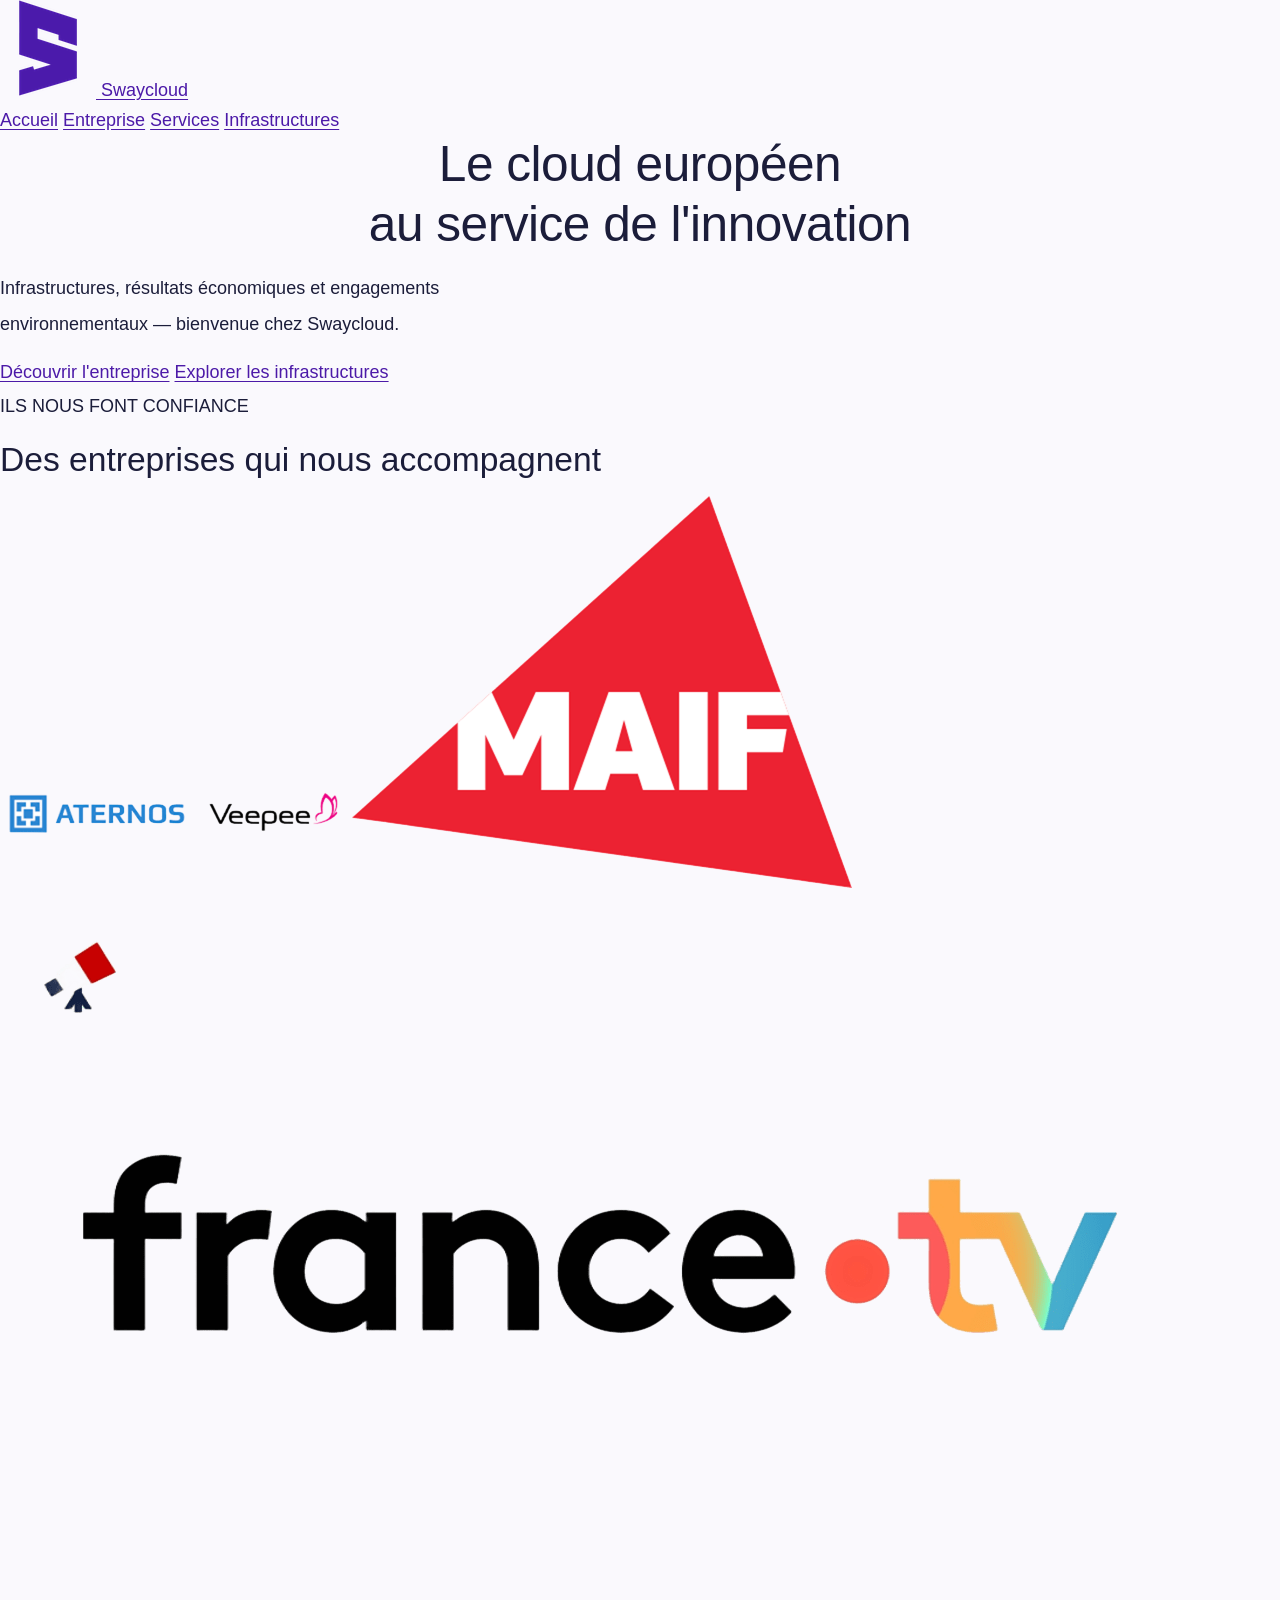
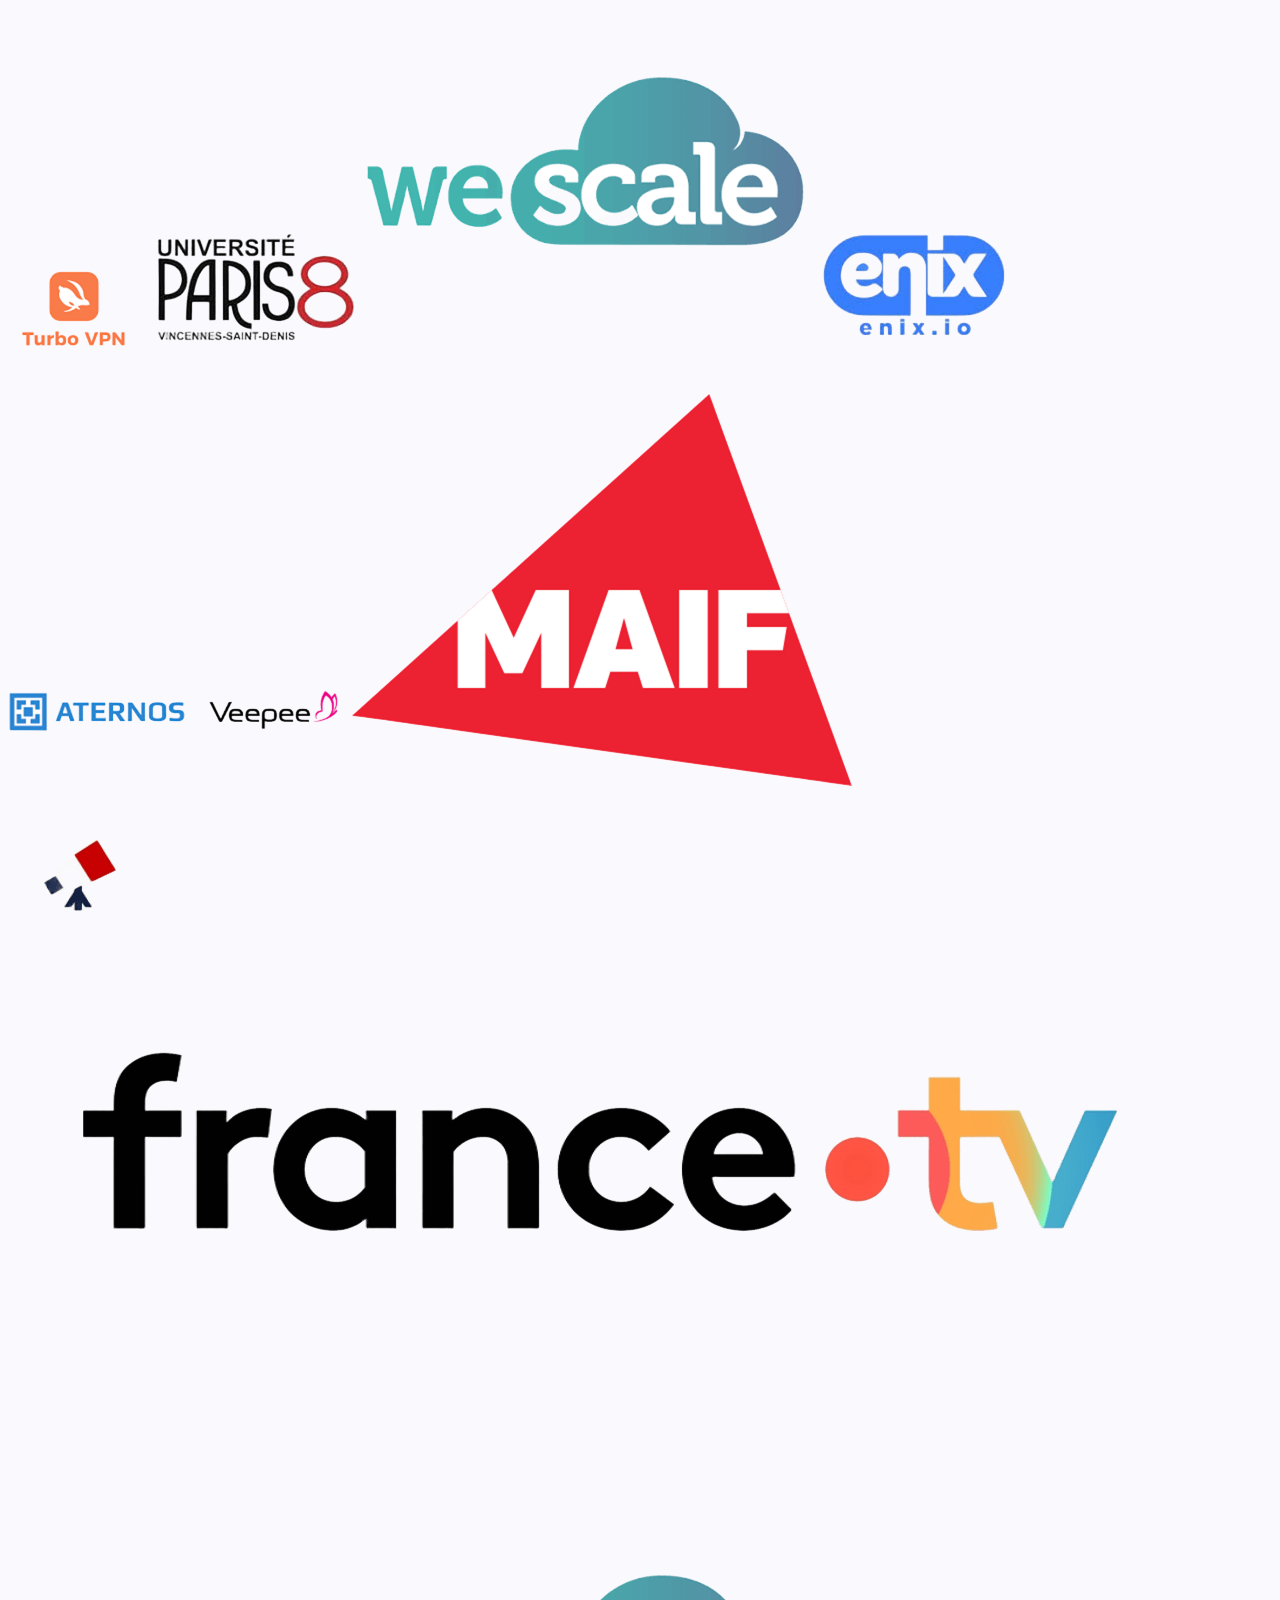
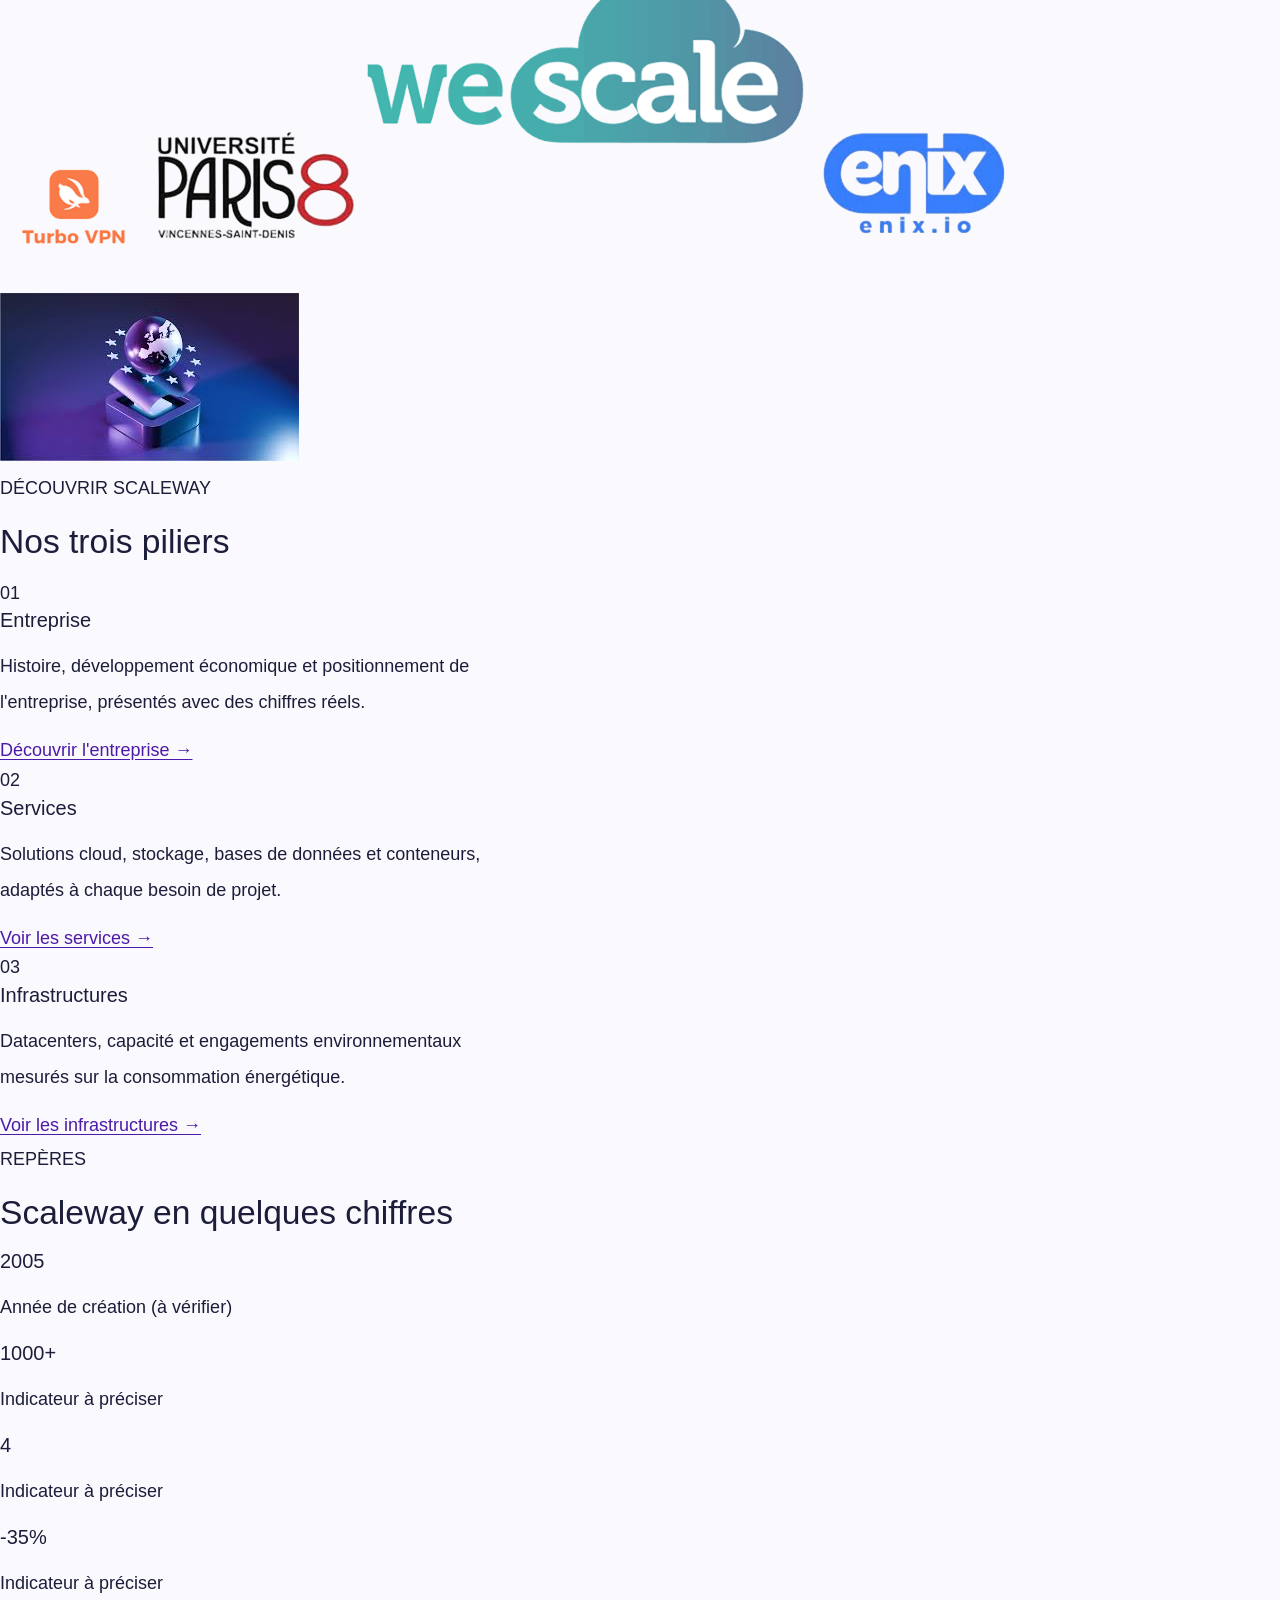
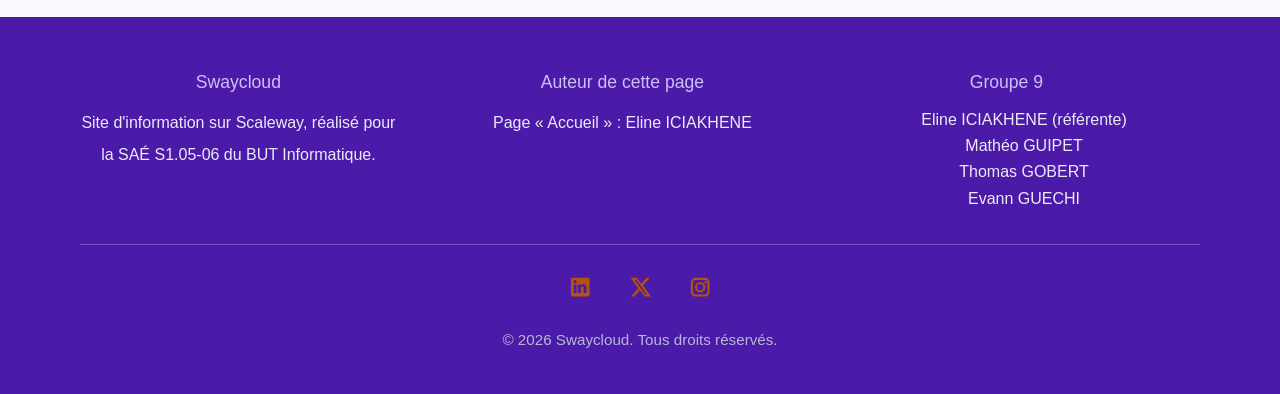
==== index.html @ 5fca64fb "Add files via upload" ====
<!DOCTYPE html>
<html lang="fr">

<head>
    <meta charset="utf-8">
    <meta name="viewport" content="width=device-width, initial-scale=1">
    <meta name="author" content="Eline ICIAKHENE">
    <title>Accueil - Swaycloud</title>
    <link rel="icon" href="images/logo.png">
    <link rel="stylesheet" href="style.css">
</head>

<body>

    <nav class="navigation" aria-label="Menu principal">
        <a href="index.html" class="marque">
            <img src="images/logo.png" alt="">
            <span>Swaycloud</span>
        </a>

        <div class="menu">
            <a href="index.html" class="actif" aria-current="page">Accueil</a>
            <a href="entreprise.html">Entreprise</a>
            <a href="services.html">Services</a>
            <a href="infrastructures.html">Infrastructures</a>
        </div>
    </nav>

    <main>

        <!-- HERO -->
        <section class="hero hero-accueil">
            <div class="hero-contenu">
                <h1>Le cloud européen<br>au service de l'innovation</h1>

                <p class="introduction">
                    Infrastructures, résultats économiques et engagements environnementaux — bienvenue chez Swaycloud.
                </p>

                <div class="boutons">
                    <a href="entreprise.html" class="bouton">Découvrir l'entreprise</a>
                    <a href="infrastructures.html" class="bouton bouton-secondaire">Explorer les infrastructures</a>
                </div>
            </div>
        </section>

        <!-- BANDE DES LOGOS -->
        <section class="logos">
            <div class="bloc-logos">
                <div class="contenu-logos">
                    <p class="sur-titre">ILS NOUS FONT CONFIANCE</p>
                    <h2>Des entreprises qui nous accompagnent</h2>

                    <div class="ligne-logos">
                        <div class="defilement">
                            <div class="groupe-logos">
                        <img src="images/logo_Artenos.png" alt="Artenos">
                        <img src="images/logo_veepee.png" alt="Veepee">
                        <img src="images/logo_maif.png" alt="MAIF">
                        <img src="images/logo_francetv.png" alt="France TV">
                        <img src="images/logo_turbo_vpn.png" alt="Turbo VPN">
                        <img src="images/logo_univ_paris_8.png" alt="Université Paris 8">
                        <img src="images/logo_wescale.png" alt="WeScale">
                        <img src="images/logo_enix.png" alt="Enix">
                            </div>
                            <div class="groupe-logos" aria-hidden="true">
                        <img src="images/logo_Artenos.png" alt="">
                        <img src="images/logo_veepee.png" alt="">
                        <img src="images/logo_maif.png" alt="">
                        <img src="images/logo_francetv.png" alt="">
                        <img src="images/logo_turbo_vpn.png" alt="">
                        <img src="images/logo_univ_paris_8.png" alt="">
                        <img src="images/logo_wescale.png" alt="">
                        <img src="images/logo_enix.png" alt="">
                            </div>
                        </div>
                    </div>
                </div>

                <div class="illustration-logos">
                    <img src="images/img_3D.png" alt="Illustration 3D">
                </div>
            </div>
        </section>

        <!-- TROIS PILIERS -->
        <section class="piliers">
            <p class="sur-titre">DÉCOUVRIR SCALEWAY</p>
            <h2>Nos trois piliers</h2>

            <div class="cartes">
                <div class="carte">
                    <div class="icone-carte">01</div>
                    <h3>Entreprise</h3>
                    <p>Histoire, développement économique et positionnement de l'entreprise, présentés avec des chiffres réels.</p>
                    <a href="entreprise.html">Découvrir l'entreprise →</a>
                </div>

                <div class="carte">
                    <div class="icone-carte">02</div>
                    <h3>Services</h3>
                    <p>Solutions cloud, stockage, bases de données et conteneurs, adaptés à chaque besoin de projet.</p>
                    <a href="services.html">Voir les services →</a>
                </div>

                <div class="carte">
                    <div class="icone-carte">03</div>
                    <h3>Infrastructures</h3>
                    <p>Datacenters, capacité et engagements environnementaux mesurés sur la consommation énergétique.</p>
                    <a href="infrastructures.html">Voir les infrastructures →</a>
                </div>
            </div>
        </section>

        <!-- CHIFFRES -->
        <section class="chiffres">
            <p class="sur-titre">REPÈRES</p>
            <h2>Scaleway en quelques chiffres</h2>

            <div class="statistiques">
                <div class="stat">
                    <h3>2005</h3>
                    <p>Année de création (à vérifier)</p>
                </div>
                <div class="stat">
                    <h3>1000+</h3>
                    <p>Indicateur à préciser</p>
                </div>
                <div class="stat">
                    <h3>4</h3>
                    <p>Indicateur à préciser</p>
                </div>
                <div class="stat">
                    <h3>-35%</h3>
                    <p>Indicateur à préciser</p>
                </div>
            </div>
        </section>
    </main>

    <footer class="site-footer">
        <div class="container">

            <div class="footer-grid">
                <div>
                    <p class="footer-title">Swaycloud</p>
                    <p>Site d'information sur Scaleway, réalisé pour la SAÉ S1.05-06 du BUT Informatique.</p>
                </div>

                <div>
                    <p class="footer-title">Auteur de cette page</p>
                    <p>Page « Accueil » : Eline ICIAKHENE</p>
                </div>

                <div>
                    <p class="footer-title">Groupe 9</p>
                    <ul>
                        <li>Eline ICIAKHENE (référente)</li>
                        <li>Mathéo GUIPET</li>
                        <li>Thomas GOBERT</li>
                        <li>Evann GUECHI</li>
                    </ul>
                </div>
            </div>

            <nav class="social-links" aria-label="Réseaux sociaux de Scaleway">
                <a href="https://www.linkedin.com/company/scaleway/" target="_blank" rel="noopener noreferrer" aria-label="LinkedIn de Scaleway">
                    <svg viewBox="0 0 24 24" aria-hidden="true" focusable="false">
                        <path fill="currentColor" d="M20.45 2H3.55C2.69 2 2 2.68 2 3.52v16.96c0 .84.69 1.52 1.55 1.52h16.9c.86 0 1.55-.68 1.55-1.52V3.52c0-.84-.69-1.52-1.55-1.52ZM8.08 18.34H5.12V9.01h2.96v9.33ZM6.6 7.74a1.72 1.72 0 1 1 0-3.44 1.72 1.72 0 0 1 0 3.44Zm12.03 10.6h-2.95v-4.54c0-1.08-.02-2.47-1.5-2.47-1.5 0-1.73 1.17-1.73 2.39v4.62H9.5V9.01h2.83v1.27h.04c.4-.73 1.36-1.5 2.8-1.5 3 0 3.56 1.97 3.56 4.53v5.03Z"/>
                    </svg>
                </a>
                <a href="https://x.com/Scaleway" target="_blank" rel="noopener noreferrer" aria-label="X de Scaleway">
                    <svg viewBox="0 0 24 24" aria-hidden="true" focusable="false">
                        <path fill="currentColor" d="M18.9 2h3.3l-7.2 8.2L23.5 22h-6.6l-5.2-7.1L5.5 22H2.2l7.7-8.8L1.7 2h6.8l4.7 6.6L18.9 2Zm-1.2 18h1.8L7.6 3.9H5.7L17.7 20Z"/>
                    </svg>
                </a>
                <a href="https://www.instagram.com/scaleway/" target="_blank" rel="noopener noreferrer" aria-label="Instagram de Scaleway">
                    <svg viewBox="0 0 24 24" aria-hidden="true" focusable="false">
                        <path fill="currentColor" d="M7 2h10a5 5 0 0 1 5 5v10a5 5 0 0 1-5 5H7a5 5 0 0 1-5-5V7a5 5 0 0 1 5-5Zm0 2.2A2.8 2.8 0 0 0 4.2 7v10A2.8 2.8 0 0 0 7 19.8h10a2.8 2.8 0 0 0 2.8-2.8V7A2.8 2.8 0 0 0 17 4.2H7Zm5 2.3a5.5 5.5 0 1 1 0 11 5.5 5.5 0 0 1 0-11Zm0 2.2a3.3 3.3 0 1 0 0 6.6 3.3 3.3 0 0 0 0-6.6Zm5.7-3.3a1.3 1.3 0 1 1 0 2.6 1.3 1.3 0 0 1 0-2.6Z"/>
                    </svg>
                </a>
            </nav>

            <p class="footer-copyright">© 2026 Swaycloud. Tous droits réservés.</p>

        </div>
    </footer>

</body>
</html>
---- style.css ----
/* ==================== BASE ==================== */

* {
    box-sizing: border-box;
}

html, body {
    margin: 0;
    width: 100%;
}

body {
    background-color: rgb(228, 218, 237);
    font-family: system-ui, -apple-system, BlinkMacSystemFont;
}

/* ==================== MENU ==================== */

.container {
    width: 90%;
    max-width: 1120px;
    margin: 0 auto;
}

.site-header {
    position: sticky;
    top: 0;
    z-index: 10;
    background-color: white;
    border-bottom: 1px solid #ddd8ee;
}

.header-inner {
    display: flex;
    align-items: center;
    justify-content: space-between;
    min-height: 68px;
    flex-wrap: wrap;
}

.brand {
    display: flex;
    align-items: center;
    gap: 10px;
    font-family: 'ADLaM Display', 'Trebuchet MS', Arial, sans-serif;
    font-size: 22.4px;
    color: #1b1d3a;
    text-decoration: none;
}

.brand:hover {
    color: #4c1aa8;
}

.main-nav ul {
    display: flex;
    gap: 5px;
    margin: 0;
    padding: 0;
    list-style: none;
    flex-wrap: wrap;
}

.main-nav a {
    display: block;
    padding: 9px 17px;
    border-radius: 999px;
    color: #1b1d3a;
    text-decoration: none;
}

.main-nav a:hover {
    background-color: #eeebfb;
    color: #3a1383;
}

.main-nav a.actif {
    background-color: #4c1aa8;
    color: white;
}

/* ==================== MISE EN PAGE DES IMAGES - SERVICES ==================== */

.page-services .hero-grid {
    display: grid;
    grid-template-columns: minmax(0, 1fr);
    gap: 32px;
}

.page-services #contenu > .hero {
    padding: 35px;
}
.page-services .hero-grid > div:first-child {
    text-align: center;
}

.page-services .hero .lede {
    margin-inline: auto;
    text-align: center;
}

.page-services .hero .cta-row {
    justify-content: center;
}

.page-services .hero .btn {
    border-color: var(--focus);
    background: var(--focus);
    color: #111111;
}

.page-services .hero .btn:hover {
    border-color: var(--focus);
    background: transparent;
    color: #111111;
}

.page-services .hero .btn--ghost {
    border-color: var(--focus);
    background: rgb(255 255 255 / 75%);
    color: #111111;
}

.page-services .hero .btn--ghost:hover {
    background: var(--focus);
    color: #111111;
}

.page-services .img1 {
    display: block;
    width: min(100%, 600px);
    height: auto;
    margin-inline: auto;
    padding: 20px;
    justify-self: center;
    border-radius: 35px;
}

.page-services #stockage .container,
.page-services #serverless .container {
    display: grid;
    grid-template-columns: minmax(0, 1fr) minmax(0, 1fr);
    align-items: center;
    gap: 32px;
}

.page-services #serverless .container {
    grid-template-columns: minmax(0, 1fr) minmax(0, 1.15fr);
    align-items: start;
}

.page-services #stockage .section-head,
.page-services #serverless .section-head {
    margin: 0;
}

.page-services #serverless .section-head {
    grid-column: 1;
    grid-row: 1;
}

.page-services .img2,
.page-services .img3 {
    display: block;
    width: min(100%, 500px);
    height: auto;
    justify-self: center;
}

.page-services #stockage .img2 {
    grid-column: 2;
    grid-row: 1;
}

.page-services #serverless .img3 {
    grid-column: 1;
    grid-row: 2;
    align-self: center;
}

.page-services #serverless .serverless-logo {
    grid-column: 2;
    grid-row: 1;
    display: block;
    width: min(100%, 400px);
    height: auto;
    justify-self: center;
    align-self: center;
}

.page-services .services-technology-table {
    grid-column: 2;
    grid-row: 2;
    width: 100%;
    overflow-x: auto;
}

.page-services .services-technology-table table {
    width: 100%;
    border-collapse: collapse;
    color: var(--ink);
    font-size: 15px;
    line-height: 1.5;
    text-align: left;
}

.page-services .services-technology-table caption {
    padding: 0 0 12px;
    color: var(--ink);
    font-family: var(--font-title);
    font-size: 20px;
    font-weight: 700;
    text-align: left;
}

.page-services .services-technology-table th,
.page-services .services-technology-table td {
    padding: 10px 8px;
    border-bottom: 1px solid var(--line);
    vertical-align: top;
}

.page-services .services-technology-table th[scope="row"] {
    min-width: 145px;
    font-weight: 600;
    white-space: nowrap;
}

.page-services .services-technology-table .material-symbols-outlined {
    margin-right: 4px;
    color: var(--focus);
    font-size: 18px;
    vertical-align: middle;
}

.page-services #securite .container {
    text-align: center;
}

.page-services #securite .section-head {
    margin-inline: auto;
}

.page-services #securite p {
    margin-inline: auto;
    text-align: center;
}

.page-services .services-benefits {
    max-width: 900px;
}

.page-services .services-benefits__intro {
    padding-bottom: 24px;
    border-bottom: 1px solid var(--line);
}

.page-services .services-benefits__intro p {
    max-width: none;
    margin: 0;
    color: var(--ink-soft);
}

.page-services .services-benefits__list {
    display: grid;
    gap: 16px;
    margin: 24px 0 0;
    padding: 0;
    list-style: none;
}

.page-services .services-benefits__item {
    display: grid;
    grid-template-columns: 40px minmax(0, 1fr);
    align-items: start;
    gap: 16px;
}

.page-services .services-benefits__icon {
    display: grid;
    width: 40px;
    height: 40px;
    place-items: center;
    border-radius: 12px;
    background: var(--violet-soft);
    color: var(--focus);
}

.page-services .services-benefits__icon.material-symbols-outlined {
    font-size: 22px;
    font-variation-settings: "FILL" 0, "wght" 400, "GRAD" 0, "opsz" 24;
}

.page-services .services-benefits__item h3 {
    margin: 0 0 4px;
    font-family: var(--font-text);
    font-size: 16px;
    font-weight: 700;
    line-height: 1.5;
}

.page-services .services-benefits__item p {
    max-width: none;
    margin: 0;
    color: var(--ink-soft);
    font-size: 14px;
    line-height: 1.5;
}

@media (max-width: 768px) {
    .page-services #stockage .container,
    .page-services #serverless .container {
        grid-template-columns: minmax(0, 1fr);
    }

    .page-services #stockage .img2,
    .page-services #serverless .img3,
    .page-services #serverless .serverless-logo,
    .page-services #serverless .section-head,
    .page-services #serverless .services-technology-table {
        grid-column: 1;
        grid-row: auto;
    }
}

/* ==================== ACCUEIL ==================== */

.accueil {
    width: 100%;

    background-image: url("images/fond_accueil.png");
    background-size: cover;
    background-position: center;
    background-repeat: no-repeat;

    min-height: 500px;

    display: flex;
    flex-direction: column;
    justify-content: center;
    align-items: center;

    margin: 0;
}

.page-services {
    background-image: url("images/fond_accueil.png");
    background-size: cover;
    background-position: center;
    background-repeat: no-repeat;
    background-attachment: fixed;
}

.page-services .hero,
.page-services #serverless {
    --ink: #111111;
    --ink-soft: #2d2d2d;
    --violet: #111111;
    --violet-dark: #000000;
    color: var(--ink);
}

.page-services .hero .scaleway-name,
.page-services .hero h1,
.page-services .hero h2,
.page-services .hero h3,
.page-services .hero p,
.page-services .hero li,
.page-services .hero td,
.page-services .hero th,
.page-services .hero a,
.page-services #serverless .scaleway-name,
.page-services #serverless h1,
.page-services #serverless h2,
.page-services #serverless h3,
.page-services #serverless p,
.page-services #serverless li,
.page-services #serverless td,
.page-services #serverless th,
.page-services #serverless a {
    color: var(--ink);
}

.page-services #securite {
    --ink: #ffffff;
    --ink-soft: #f0f0f0;
    --violet: #ffffff;
    --violet-dark: #eaeaea;
    color: var(--ink);
}

.page-services #securite .scaleway-name,
.page-services #securite h1,
.page-services #securite h2,
.page-services #securite h3,
.page-services #securite p,
.page-services #securite li,
.page-services #securite td,
.page-services #securite th,
.page-services #securite a {
    color: var(--ink);
}

.page-services .hero p .scaleway-name,
.page-services #stockage p .scaleway-name,
.page-services #serverless p .scaleway-name,
.page-services #securite p .scaleway-name {
    color: var(--focus);
}

.logo-group {
    display: flex;
    flex: 0 0 auto;
    align-items: center;
    gap: 64px;
    padding-right: 64px;
}

.logo-group img {
    display: block;
    width: auto;
    height: 64px;
    max-width: 160px;
    object-fit: contain;
}

@keyframes logo-scroll {
    to {
        transform: translateX(-50%);
    }
}

@media (prefers-reduced-motion: reduce) {
    .logo-track {
        animation: none;
    }

    .logo-group[aria-hidden="true"] {
        display: none;
    }
}


/* ==================== TITRES ==================== */

h1 {
    text-align: center;
    font-size: 48px;
    font-family: 'ADLaM Display', cursive;
    color: #333;
    margin-top: 100px; /* Espace sous la navbar fixe */
    margin-bottom: 30px;
}



/* ==================== PARAGRAPHES ==================== */

p {
    text-align: left;
    line-height: 2;

    width: 90%;
    max-width: 1100px;

    margin: 3px auto;
}
#p1 {
    margin: 0 auto;
    max-width: 650px;
    padding: 20px;
    line-height: 1.8;
}



/* ==================== FOOTER ==================== */

footer {
    padding: 30px;

    text-align: center;
    margin-top: auto;
    background-color: #4b1aab;
    color: rgb(228, 218, 237);
}


/* ==================== FONDS TEXTURÉS ==================== */

.fond_texture {
    background-image: url("fond_texture.png");
    background-size: cover;
    background-position: center;
    background-repeat: no-repeat;

    color: #6e1e7e;

    padding: 90px 30px;
}



/* ==================== TABLETTE ==================== */

@media (max-width: 768px) {

    .accueil {
        background-size: cover;
        min-height: 450px;
    }

}


/* ==================== TÉLÉPHONE ==================== */

@media (max-width: 600px) {

    .accueil {
        min-height: 400px;
    }

}



:root {
  --ink: #1b1d3a;
  --ink-soft: #4a4d70;
  --violet: #4c1aa8;
  --violet-dark: #3a1383;
  --violet-soft: #eeebfb;
  --teal: #17796b;
  --teal-soft: #e6f3f1;
  --bg: #faf9fd;
  --surface: #ffffff;
  --line: #ddd8ee;
  --focus: #b4530a;

  --font-title: "ADLaM Display", "Trebuchet MS", "Segoe UI", Arial, sans-serif;
  --font-text: "Abadi Extra Light", "Abadi", "Segoe UI", "Helvetica Neue", Arial, sans-serif;

  --radius-pill: 999px;
  --radius-panel: 24px;
  --radius-box: 8px;
  --measure: 528px;
}

@media (prefers-color-scheme: dark) {
  :root:not([data-theme="light"]) {
    --ink: #eceaf8;
    --ink-soft: #b9b6d6;
    --violet: #a58bf0;
    --violet-dark: #c9b9f7;
    --violet-soft: #2a2450;
    --teal: #55c7b4;
    --teal-soft: #17302d;
    --bg: #14132a;
    --surface: #1c1b38;
    --line: #38355f;
    --focus: #ffb36b;
  }
}

*,
*::before,
*::after {
  box-sizing: border-box;
}

body {
  margin: 0;
  background: var(--bg);
  color: var(--ink);
  font-family: var(--font-text);
  font-size: 18px;
  line-height: 1.65;
}





img,
svg {
  max-width: 100%;
  height: auto;
}

/* ---------- Titres ---------- */
h1,
h2,
h3 {
  font-family: var(--font-title);
  font-weight: 400;
  line-height: 1.2;
  margin: 0 0 16px;
  color: var(--ink);
}

h1 {
  font-size: clamp(32px, 4.2vw, 49.6px);
  letter-spacing: -0.5px;
}

h2 {
  font-size: clamp(24px, 2.8vw, 33.6px);
}

h3 {
  font-size: 20px;
}

p {
  margin: 0 0 16px;
  max-width: var(--measure);
}

.scaleway-name {
  color: var(--focus);
}

/* ---------- Liens (seuls éléments soulignés) ---------- */
a {
  color: var(--violet);
  text-decoration: underline;
  text-underline-offset: 3px;
}

a:hover {
  color: var(--violet-dark);
}

:focus-visible {
  outline: 3px solid var(--focus);
  outline-offset: 3px;
  border-radius: 4px;
}

.skip-link {
  position: absolute;
  left: 16px;
  top: -64px;
  background: var(--ink);
  color: var(--bg);
  padding: 9.6px 16px;
  border-radius: var(--radius-box);
  z-index: 20;
}

.skip-link:focus {
  top: 12px;
}

/* ---------- Mise en page ---------- */
.container {
  width: min(1120px, 100% - 48px);
  margin-inline: auto;
}

.section {
  padding-block: 72px;
}

.section--alt {
  background: var(--surface);
  border-block: 1px solid var(--line);
}

/* ---------- En-tête et menu (identique sur toutes les pages) ---------- */
.site-header {
  position: sticky;
  top: 0;
  z-index: 10;
  background: var(--surface);
  border-bottom: 1px solid var(--line);
}

.header-inner {
  display: flex;
  align-items: center;
  justify-content: space-between;
  gap: 24px;
  min-height: 68px;
  flex-wrap: wrap;
}

.brand {
  display: inline-flex;
  align-items: center;
  gap: 9.6px;
  font-family: var(--font-title);
  font-size: 22.4px;
  color: var(--ink);
  text-decoration: none;
}

.brand:hover {
  color: var(--violet);
}

.brand img {
  display: block;
  width: 34px;
  height: 34px;
}

.main-nav ul {
  display: flex;
  gap: 4px;
  margin: 0;
  padding: 0;
  list-style: none;
  flex-wrap: wrap;
}

.main-nav a {
  display: block;
  padding: 8.8px 16.8px;
  border-radius: var(--radius-pill);
  color: var(--ink);
  text-decoration: none;
  font-size: 16.8px;
}

.main-nav a:hover {
  background: var(--violet-soft);
  color: var(--violet-dark);
}

.main-nav a[aria-current="page"] {
  background: var(--violet);
  color: #fff;
}

@media (prefers-color-scheme: dark) {
  :root:not([data-theme="light"]) .main-nav a[aria-current="page"] {
    color: #14132a;
  }
}

/* ---------- Boutons d'action arrondis ---------- */
.btn {
  display: inline-block;
  padding: 12.8px 25.6px;
  border-radius: var(--radius-pill);
  border: 2px solid var(--violet);
  background: var(--violet);
  color: #fff;
  font-family: inherit;
  font-size: 16.8px;
  text-decoration: none;
  transition: background-color 0.15s, color 0.15s;
}

.btn:hover {
  background: var(--violet-dark);
  border-color: var(--violet-dark);
  color: #fff;
}

.btn--ghost {
  background: transparent;
  color: var(--violet);
}

.btn--ghost:hover {
  background: var(--violet-soft);
  color: var(--violet-dark);
  border-color: var(--violet);
}

@media (prefers-color-scheme: dark) {
  :root:not([data-theme="light"]) .btn {
    color: #14132a;
  }
  :root:not([data-theme="light"]) .btn--ghost {
    color: var(--violet);
  }
}

/* ---------- Pied de page (auteurs visibles sur chaque page) ---------- */
.site-footer {
  background: #4c1aa8;
  color: #eceaf8;
  padding-block: 48px 32px;
  font-size: 16px;

}

.site-footer a {
  color: #cdbff8;
}

.footer-grid {
  display: grid;
  grid-template-columns: repeat(auto-fit, minmax(220px, 1fr));
  gap: 32px;
  align-items: start;

}

.footer-title {
  font-family: var(--font-title);
  font-size: 17.6px;
  margin: 0 0 8px;
  color: #cdbff8;
}

.site-footer p {
  margin-bottom: 6.4px;
  text-align: center;
  
}

.site-footer ul {
  margin: 0;
  padding: 0;
  list-style: none;
}

.legal {
  margin: 32px 0 0;
  padding-top: 20px;
  border-top: 1px solid var(--focus);
  font-size: 15.2px;
  color: #b9b6d6;
  max-width: none;
}

.social-links {
  display: flex;
  justify-content: center;
  gap: 16px;
  margin-top: 32px;
  padding-top: 20px;
  border-top: 1px solid rgb(255 255 255 / 25%);
}

.social-links a {
  display: inline-flex;
  width: 44px;
  height: 44px;
  align-items: center;
  justify-content: center;
  color: var(--focus);
  text-decoration: none;
}

.social-links svg {
  width: 22.4px;
  height: 22.4px;
}

.footer-copyright {
  margin-top: 16px;
  margin-inline: auto;
  width: 100%;
  max-width: none;
  font-size: 15.2px;
  color: #b9b6d6;
  text-align: center;
}
#reseaux-sociaux {
  display: flex !important;
  justify-content: center !important;
  gap: 20px !important;
  padding: 20px !important;
  background-color: #0a0817 !important;
  border-top: 1px solid rgba(139, 92, 246, 0.15) !important;
  order: 999 !important;
  position: relative !important;
}

#reseaux-sociaux a {
  color: var(--focus) !important;
  text-decoration: none !important;
}

#reseaux-sociaux a:hover {
  color: var(--focus) !important;
  opacity: 0.8 !important;
}

#reseaux-sociaux svg {
  width: 28px !important;
  height: 28px !important;
}
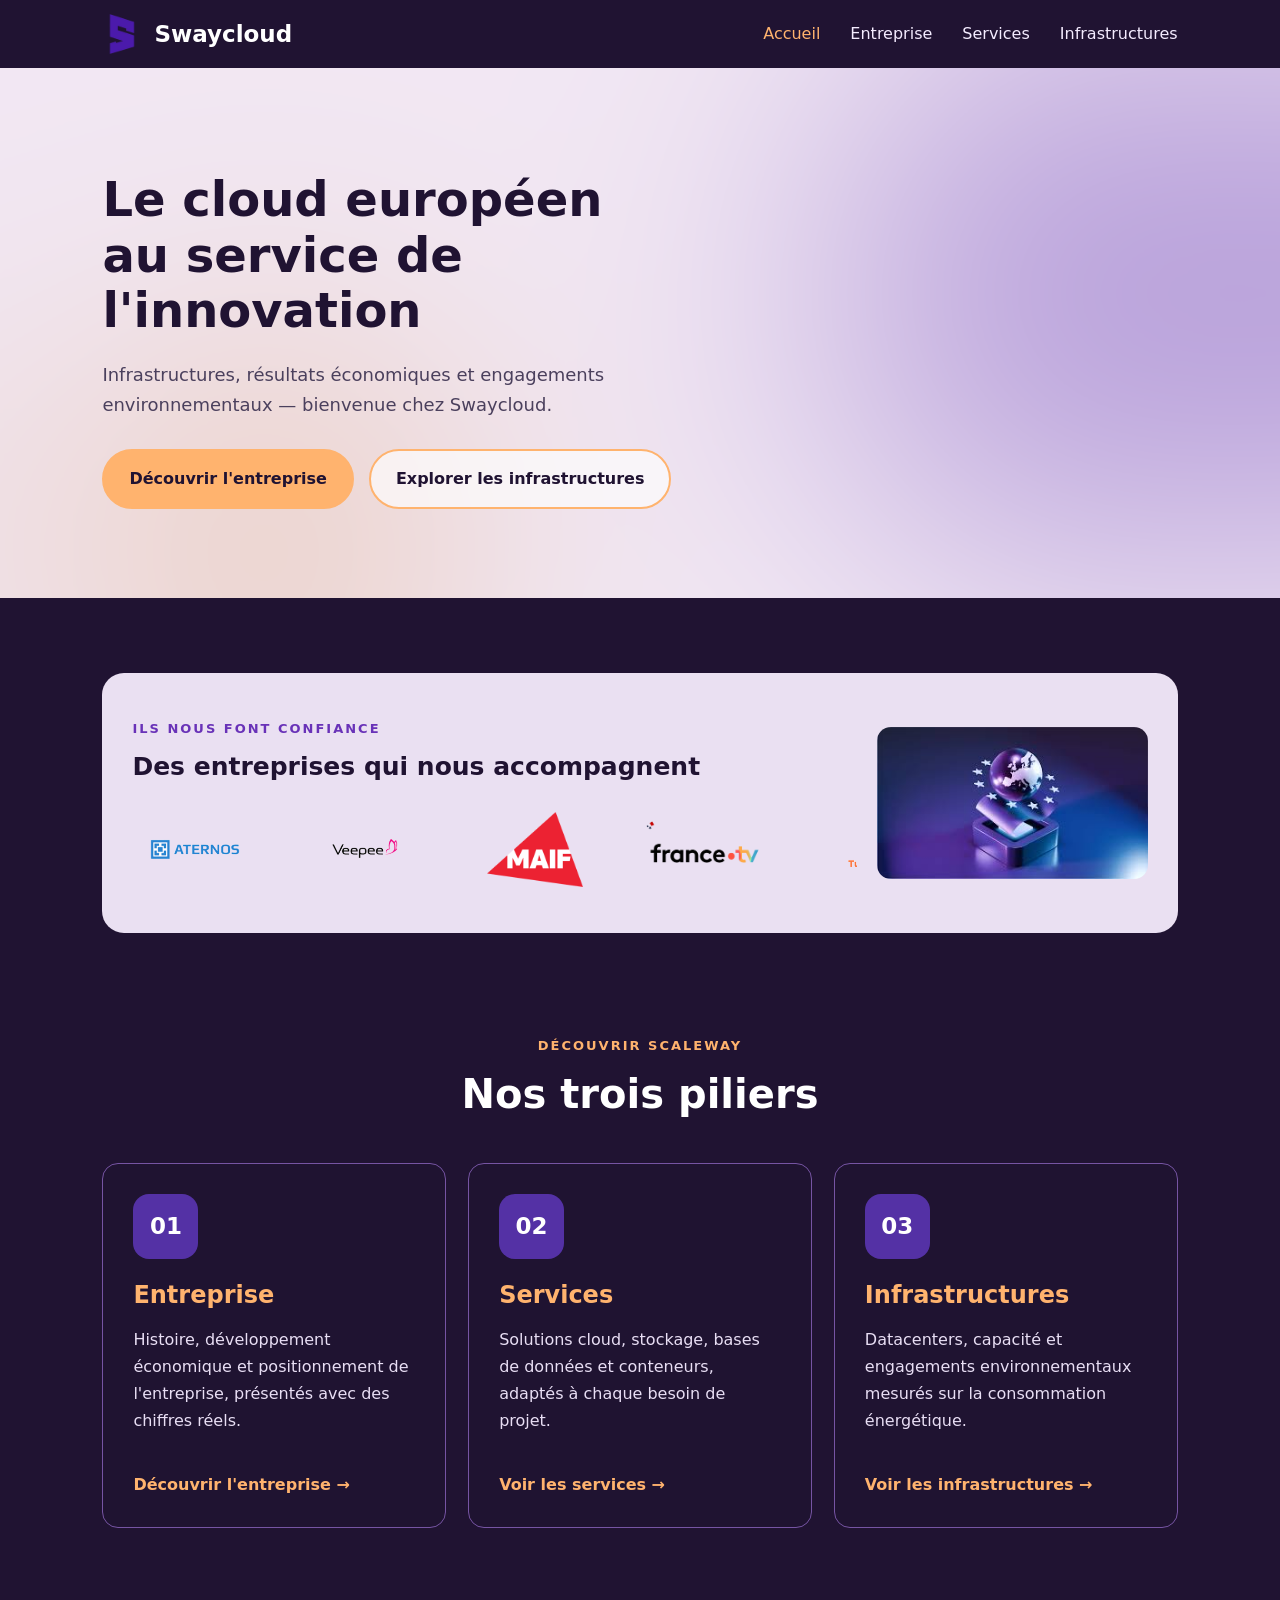
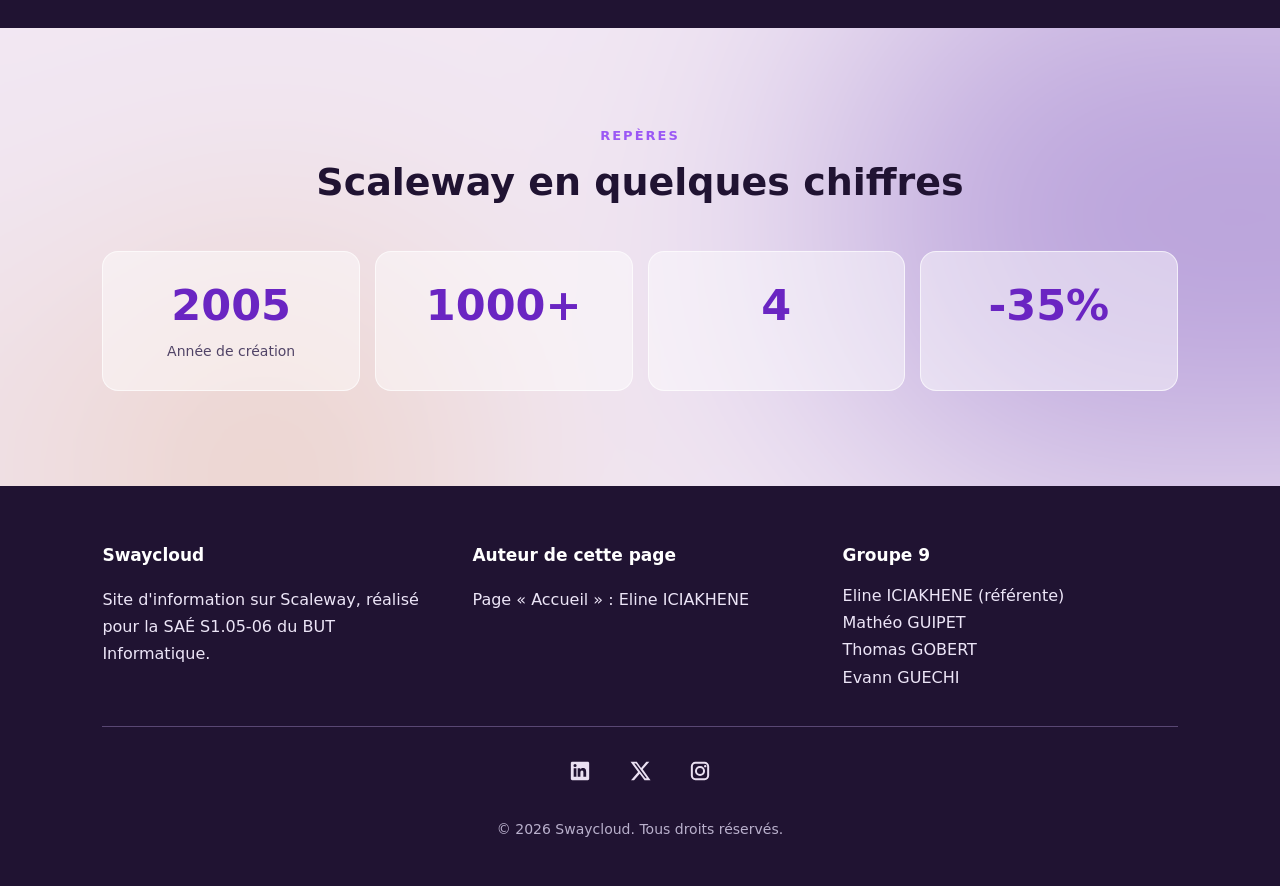
==== commit 1219d029: "Clean up statistics text in index.html Removed unnecessary text from statistics section." ====
--- a/index.html
+++ b/index.html
@@ -120,19 +120,19 @@
             <div class="statistiques">
                 <div class="stat">
                     <h3>2005</h3>
-                    <p>Année de création (à vérifier)</p>
+                    <p>Année de création </p>
                 </div>
                 <div class="stat">
                     <h3>1000+</h3>
-                    <p>Indicateur à préciser</p>
+                    
                 </div>
                 <div class="stat">
                     <h3>4</h3>
-                    <p>Indicateur à préciser</p>
+                    
                 </div>
                 <div class="stat">
                     <h3>-35%</h3>
-                    <p>Indicateur à préciser</p>
+                    
                 </div>
             </div>
         </section>
--- a/style.css
+++ b/style.css
@@ -1,267 +1,644 @@
-/* ==================== BASE ==================== */
+/* ==========================================================
+   Swaycloud : feuille de style UNIQUE (4 pages)
+  
+     1. Variables et base
+     2. Menu
+     3. Boutons
+     4. Hero (en-tête de page)
+     5. Sections génériques
+     6. Page Accueil
+     7. Page Entreprise
+     8. Page Services
+     9. Page Infrastructures
+    10. Footer
+    11. Responsive
+    12. Accessibilité
+   ========================================================== */
+
+
+/* ==================== 1. VARIABLES ET BASE ==================== */
+
+:root {
+    --violet-fonce: #201332;
+    --violet: #6932B8;
+    --violet-clair: #9B57F5;
+    --lavande: #EAE0F2;
+    --peche: #FFB36E;
+    --peche-clair: #FFD1A4;
+    --creme: #FCFBF6;
+    --texte-doux: #4B405D;
+    --bordure: #D9CBEA;
+}
 
 * {
     box-sizing: border-box;
 }
 
-html, body {
+body {
     margin: 0;
-    width: 100%;
-}
-
-body {
-    background-color: rgb(228, 218, 237);
-    font-family: system-ui, -apple-system, BlinkMacSystemFont;
-}
-
-/* ==================== MENU ==================== */
+    font-family: system-ui, -apple-system, "Segoe UI", sans-serif;
+    line-height: 1.6;
+    color: var(--violet-fonce);
+    background-color: var(--creme);
+}
+
+img {
+    max-width: 100%;
+    height: auto;
+}
+
+h1, h2, h3 {
+    line-height: 1.2;
+}
+
+a:focus-visible,
+.bouton:focus-visible {
+    outline: 3px solid var(--peche);
+    outline-offset: 3px;
+}
 
 .container {
-    width: 90%;
     max-width: 1120px;
     margin: 0 auto;
 }
 
-.site-header {
+.sur-titre {
+    color: var(--violet-clair);
+    font-size: 13px;
+    font-weight: bold;
+    letter-spacing: 2px;
+}
+
+
+/* ==================== 2. MENU ==================== */
+
+.navigation {
     position: sticky;
     top: 0;
     z-index: 10;
+    display: flex;
+    align-items: center;
+    gap: 20px;
+    padding: 14px 8%;
+    background-color: var(--violet-fonce);
+}
+
+.marque {
+    display: flex;
+    align-items: center;
+    gap: 12px;
+    color: white;
+    font-size: 23px;
+    font-weight: bold;
+    text-decoration: none;
+}
+
+.marque img {
+    width: 40px;
+    height: 40px;
+    object-fit: contain;
+}
+
+.menu {
+    display: flex;
+    gap: 30px;
+    margin-left: auto;
+}
+
+.menu a {
+    color: #F4ECFF;
+    text-decoration: none;
+}
+
+.menu a:hover,
+.menu .actif {
+    color: var(--peche);
+}
+
+
+/* ==================== 3. BOUTONS ==================== */
+
+.boutons {
+    display: flex;
+    flex-wrap: wrap;
+    gap: 15px;
+    margin-top: 28px;
+}
+
+.bouton {
+    display: inline-block;
+    padding: 15px 25px;
+    border-radius: 30px;
+    background-color: var(--peche);
+    border: 2px solid var(--peche);
+    color: var(--violet-fonce);
+    text-decoration: none;
+    font-weight: 600;
+}
+
+.bouton:hover {
+    background-color: var(--peche-clair);
+    border-color: var(--peche-clair);
+}
+
+.bouton-secondaire {
+    background-color: rgba(255, 255, 255, 0.65);
+}
+
+.bouton-secondaire:hover {
+    background-color: var(--peche);
+    border-color: var(--peche);
+}
+
+
+/* ==================== 4. HERO (en-tête de chaque page) ==================== */
+
+.hero {
+    padding: 80px 8%;
+    background-image: url("images/fond_accueil.png");
+    background-size: cover;
+    background-position: center;
+    background-repeat: no-repeat;
+}
+
+.hero h1 {
+    font-size: 48px;
+    line-height: 1.15;
+    margin: 15px 0 22px;
+}
+
+.introduction {
+    max-width: 580px;
+    font-size: 18px;
+    line-height: 1.7;
+    color: var(--texte-doux);
+}
+
+/* Hero avec texte + image côte à côte (Services, Infrastructures) */
+.hero-grille {
+    display: grid;
+    grid-template-columns: 1.1fr 0.9fr;
+    gap: 40px;
+    align-items: center;
+}
+
+.hero-grille img {
+    display: block;
+    width: 100%;
+    border-radius: 24px;
+}
+
+.legende {
+    margin: 10px 0 0;
+    font-size: 14px;
+    color: var(--texte-doux);
+}
+
+/* Hero de la page d'accueil */
+.hero-accueil {
+    display: flex;
+    align-items: center;
+    min-height: 530px;
+}
+
+.hero-accueil .hero-contenu {
+    width: 60%;
+}
+
+
+/* ==================== 5. SECTIONS GÉNÉRIQUES ==================== */
+
+.section {
+    padding: 70px 8%;
+    background-color: var(--creme);
+}
+
+.section--alt {
+    background-color: var(--lavande);
+}
+
+.section h2 {
+    margin: 0 0 20px;
+    font-size: 34px;
+    color: var(--violet);
+}
+
+.section h3 {
+    margin: 24px 0 10px;
+    font-size: 20px;
+}
+
+.section p,
+.section li {
+    line-height: 1.8;
+    color: var(--texte-doux);
+}
+
+.section p {
+    max-width: 760px;
+}
+
+.section ul {
+    padding-left: 22px;
+}
+
+.section a:not(.bouton) {
+    color: var(--violet);
+}
+
+.section a:not(.bouton):hover {
+    color: var(--violet-fonce);
+}
+
+.section-head p {
+    font-size: 18px;
+}
+
+.nom-marque {
+    color: var(--violet);
+    font-weight: 600;
+}
+
+/* Grandes images de contenu (tableaux, schémas, graphiques) */
+.image-contenu {
+    display: block;
+    width: 100%;
+    max-width: 1000px;
+    margin: 25px 0;
+    border: 1px solid var(--bordure);
+    border-radius: 14px;
     background-color: white;
-    border-bottom: 1px solid #ddd8ee;
-}
-
-.header-inner {
-    display: flex;
-    align-items: center;
-    justify-content: space-between;
-    min-height: 68px;
-    flex-wrap: wrap;
-}
-
-.brand {
-    display: flex;
-    align-items: center;
-    gap: 10px;
-    font-family: 'ADLaM Display', 'Trebuchet MS', Arial, sans-serif;
-    font-size: 22.4px;
-    color: #1b1d3a;
+}
+
+
+/* ==================== 6. PAGE ACCUEIL ==================== */
+
+/* ----- Section logos ----- */
+
+.logos {
+    padding: 75px 8% 45px;
+    background-image: url("images/fond_texture.png");
+    background-size: cover;
+    background-position: center top;
+    background-repeat: no-repeat;
+    background-color: var(--violet-fonce);
+}
+
+.bloc-logos {
+    display: flex;
+    align-items: center;
+    position: relative;
+    min-height: 260px;
+    padding: 35px 30px;
+    border-radius: 22px;
+    background-color: var(--lavande);
+}
+
+.contenu-logos {
+    width: 75%;
+    min-width: 0;
+}
+
+.contenu-logos .sur-titre {
+    margin-top: 0;
+    color: var(--violet);
+}
+
+.contenu-logos h2 {
+    margin: 12px 0 30px;
+    font-size: 25px;
+    color: var(--violet-fonce);
+}
+
+.ligne-logos {
+    width: 100%;
+    overflow: hidden;
+}
+
+.defilement {
+    display: flex;
+    width: max-content;
+    animation: defiler 30s linear infinite;
+}
+
+.groupe-logos {
+    display: flex;
+    align-items: center;
+    gap: 45px;
+    padding-right: 45px;
+}
+
+.groupe-logos img {
+    width: 125px;
+    height: 75px;
+    object-fit: contain;
+    flex-shrink: 0;
+}
+
+@keyframes defiler {
+    from { transform: translateX(0); }
+    to   { transform: translateX(-50%); }
+}
+
+.illustration-logos {
+    width: 30%;
+    display: flex;
+    align-items: center;
+    justify-content: center;
+    padding-left: 20px;
+}
+
+.illustration-logos img {
+    width: 100%;
+    max-width: 320px;
+    height: auto;
+    border-radius: 14px;
+}
+
+/* ----- Trois piliers ----- */
+
+.piliers {
+    padding: 45px 8% 100px;
+    color: white;
+    background-image: url("images/fond_texture.png");
+    background-size: cover;
+    background-position: center;
+    background-repeat: no-repeat;
+    background-color: var(--violet-fonce);
+}
+
+.piliers > .sur-titre {
+    text-align: center;
+    color: var(--peche);
+}
+
+.piliers h2 {
+    text-align: center;
+    font-size: 40px;
+    margin: 12px 0 45px;
+}
+
+.cartes {
+    display: flex;
+    gap: 22px;
+}
+
+.carte {
+    flex: 1;
+    min-width: 0;
+    padding: 30px;
+    background-color: rgba(32, 19, 50, 0.65);
+    border: 1px solid #7654A3;
+    border-radius: 16px;
+}
+
+.icone-carte {
+    display: flex;
+    align-items: center;
+    justify-content: center;
+    width: 65px;
+    height: 65px;
+    margin-bottom: 22px;
+    border-radius: 16px;
+    background-color: #5431A5;
+    color: white;
+    font-size: 23px;
+    font-weight: bold;
+}
+
+.carte h3 {
+    color: var(--peche);
+    font-size: 24px;
+    margin: 0 0 16px;
+}
+
+.carte p {
+    line-height: 1.7;
+    color: #E8DEF4;
+    min-height: 120px;
+}
+
+.carte a {
+    display: inline-block;
+    margin-top: 10px;
+    color: var(--peche);
+    font-weight: bold;
     text-decoration: none;
 }
 
-.brand:hover {
-    color: #4c1aa8;
-}
-
-.main-nav ul {
-    display: flex;
-    gap: 5px;
+.carte a:hover {
+    text-decoration: underline;
+}
+
+/* ----- Chiffres ----- */
+
+.chiffres {
+    padding: 85px 8% 95px;
+    background-image: url("images/fond_accueil.png");
+    background-size: cover;
+    background-position: center;
+    background-repeat: no-repeat;
+}
+
+.chiffres > .sur-titre {
+    text-align: center;
+}
+
+.chiffres h2 {
+    text-align: center;
+    font-size: 38px;
+    margin: 12px 0 45px;
+}
+
+.statistiques {
+    display: grid;
+    grid-template-columns: repeat(4, 1fr);
+    gap: 15px;
+}
+
+.stat {
+    padding: 28px 15px;
+    text-align: center;
+    background-color: rgba(255, 255, 255, 0.45);
+    border: 1px solid rgba(255, 255, 255, 0.65);
+    border-radius: 16px;
+}
+
+.stat h3 {
+    margin: 0 0 10px;
+    font-size: 43px;
+    color: #6A25C2;
+}
+
+.stat p {
     margin: 0;
-    padding: 0;
-    list-style: none;
-    flex-wrap: wrap;
-}
-
-.main-nav a {
-    display: block;
-    padding: 9px 17px;
-    border-radius: 999px;
-    color: #1b1d3a;
-    text-decoration: none;
-}
-
-.main-nav a:hover {
-    background-color: #eeebfb;
-    color: #3a1383;
-}
-
-.main-nav a.actif {
-    background-color: #4c1aa8;
-    color: white;
-}
-
-/* ==================== MISE EN PAGE DES IMAGES - SERVICES ==================== */
-
-.page-services .hero-grid {
-    display: grid;
-    grid-template-columns: minmax(0, 1fr);
-    gap: 32px;
-}
-
-.page-services #contenu > .hero {
-    padding: 35px;
-}
-.page-services .hero-grid > div:first-child {
-    text-align: center;
-}
-
-.page-services .hero .lede {
-    margin-inline: auto;
-    text-align: center;
-}
-
-.page-services .hero .cta-row {
-    justify-content: center;
-}
-
-.page-services .hero .btn {
-    border-color: var(--focus);
-    background: var(--focus);
-    color: #111111;
-}
-
-.page-services .hero .btn:hover {
-    border-color: var(--focus);
-    background: transparent;
-    color: #111111;
-}
-
-.page-services .hero .btn--ghost {
-    border-color: var(--focus);
-    background: rgb(255 255 255 / 75%);
-    color: #111111;
-}
-
-.page-services .hero .btn--ghost:hover {
-    background: var(--focus);
-    color: #111111;
-}
-
-.page-services .img1 {
-    display: block;
-    width: min(100%, 600px);
-    height: auto;
-    margin-inline: auto;
-    padding: 20px;
-    justify-self: center;
-    border-radius: 35px;
-}
-
-.page-services #stockage .container,
-.page-services #serverless .container {
+    font-size: 14px;
+    line-height: 1.5;
+    color: #514467;
+}
+
+
+/* ==================== 7. PAGE ENTREPRISE ==================== */
+
+.deux-colonnes {
+    display: flex;
+    align-items: center;
+    gap: 50px;
+}
+
+.deux-colonnes--inverse {
+    flex-direction: row-reverse;
+}
+
+.image-carte {
+    width: 380px;
+    height: 280px;
+    object-fit: cover;
+    flex-shrink: 0;
+    border: 2px solid var(--bordure);
+    border-radius: 16px;
+    box-shadow: 0 6px 20px rgba(105, 50, 184, 0.18);
+}
+
+.bloc-texte {
+    flex: 1;
+    display: flex;
+    flex-direction: column;
+    gap: 6px;
+}
+
+.bloc-texte h2 {
+    margin-bottom: 10px;
+}
+
+.bloc-texte p {
+    margin: 0 0 10px;
+}
+
+.bloc-texte .bouton {
+    align-self: flex-start;
+    margin-top: 10px;
+}
+
+
+/* ==================== 8. PAGE SERVICES ==================== */
+
+#stockage .container,
+#serverless .container {
     display: grid;
     grid-template-columns: minmax(0, 1fr) minmax(0, 1fr);
     align-items: center;
     gap: 32px;
 }
 
-.page-services #serverless .container {
+#serverless .container {
     grid-template-columns: minmax(0, 1fr) minmax(0, 1.15fr);
     align-items: start;
 }
 
-.page-services #stockage .section-head,
-.page-services #serverless .section-head {
+#stockage .section-head,
+#serverless .section-head {
     margin: 0;
 }
 
-.page-services #serverless .section-head {
+#serverless .section-head {
     grid-column: 1;
     grid-row: 1;
 }
 
-.page-services .img2,
-.page-services .img3 {
+.img-service {
     display: block;
     width: min(100%, 500px);
     height: auto;
     justify-self: center;
 }
 
-.page-services #stockage .img2 {
+#stockage .img-service {
     grid-column: 2;
     grid-row: 1;
 }
 
-.page-services #serverless .img3 {
+#serverless .img-conteneurs {
     grid-column: 1;
     grid-row: 2;
     align-self: center;
 }
 
-.page-services #serverless .serverless-logo {
+#serverless .img-serverless {
     grid-column: 2;
     grid-row: 1;
-    display: block;
     width: min(100%, 400px);
-    height: auto;
-    justify-self: center;
     align-self: center;
 }
 
-.page-services .services-technology-table {
+.tableau-technologies {
     grid-column: 2;
     grid-row: 2;
     width: 100%;
     overflow-x: auto;
 }
 
-.page-services .services-technology-table table {
+.tableau-technologies table {
     width: 100%;
     border-collapse: collapse;
-    color: var(--ink);
     font-size: 15px;
     line-height: 1.5;
     text-align: left;
 }
 
-.page-services .services-technology-table caption {
+.tableau-technologies caption {
     padding: 0 0 12px;
-    color: var(--ink);
-    font-family: var(--font-title);
     font-size: 20px;
     font-weight: 700;
     text-align: left;
-}
-
-.page-services .services-technology-table th,
-.page-services .services-technology-table td {
+    color: var(--violet-fonce);
+}
+
+.tableau-technologies th,
+.tableau-technologies td {
     padding: 10px 8px;
-    border-bottom: 1px solid var(--line);
+    border-bottom: 1px solid var(--bordure);
     vertical-align: top;
-}
-
-.page-services .services-technology-table th[scope="row"] {
+    color: var(--texte-doux);
+}
+
+.tableau-technologies th[scope="row"] {
     min-width: 145px;
     font-weight: 600;
     white-space: nowrap;
-}
-
-.page-services .services-technology-table .material-symbols-outlined {
+    color: var(--violet-fonce);
+}
+
+.tableau-technologies .material-symbols-outlined {
     margin-right: 4px;
-    color: var(--focus);
+    color: var(--violet);
     font-size: 18px;
     vertical-align: middle;
 }
 
-.page-services #securite .container {
+#securite .container {
     text-align: center;
 }
 
-.page-services #securite .section-head {
+#securite p {
     margin-inline: auto;
 }
 
-.page-services #securite p {
-    margin-inline: auto;
-    text-align: center;
-}
-
-.page-services .services-benefits {
+.avantages {
     max-width: 900px;
 }
 
-.page-services .services-benefits__intro {
+.avantages-intro {
     padding-bottom: 24px;
-    border-bottom: 1px solid var(--line);
-}
-
-.page-services .services-benefits__intro p {
+    border-bottom: 1px solid var(--bordure);
+}
+
+.avantages-intro p {
     max-width: none;
     margin: 0;
-    color: var(--ink-soft);
-}
-
-.page-services .services-benefits__list {
+}
+
+.avantages-liste {
     display: grid;
     gap: 16px;
     margin: 24px 0 0;
@@ -269,621 +646,297 @@
     list-style: none;
 }
 
-.page-services .services-benefits__item {
+.avantage {
     display: grid;
     grid-template-columns: 40px minmax(0, 1fr);
     align-items: start;
     gap: 16px;
 }
 
-.page-services .services-benefits__icon {
+.avantage-icone {
     display: grid;
     width: 40px;
     height: 40px;
     place-items: center;
     border-radius: 12px;
-    background: var(--violet-soft);
-    color: var(--focus);
-}
-
-.page-services .services-benefits__icon.material-symbols-outlined {
+    background-color: var(--lavande);
+    color: var(--violet);
     font-size: 22px;
-    font-variation-settings: "FILL" 0, "wght" 400, "GRAD" 0, "opsz" 24;
-}
-
-.page-services .services-benefits__item h3 {
+}
+
+.avantage h3 {
     margin: 0 0 4px;
-    font-family: var(--font-text);
     font-size: 16px;
-    font-weight: 700;
     line-height: 1.5;
 }
 
-.page-services .services-benefits__item p {
+.avantage p {
     max-width: none;
     margin: 0;
-    color: var(--ink-soft);
     font-size: 14px;
     line-height: 1.5;
 }
 
+
+/* ==================== 9. PAGE INFRASTRUCTURES ==================== */
+
+
+
+.liste-sources {
+    display: grid;
+    gap: 6px;
+    margin-bottom: 25px;
+}
+
+
+/* ==================== 10. FOOTER ==================== */
+
+.site-footer {
+    padding: 55px 8% 30px;
+    background-color: var(--violet-fonce);
+    color: #ECE5F7;
+}
+
+.footer-grid {
+    display: grid;
+    grid-template-columns: repeat(3, 1fr);
+    gap: 35px;
+}
+
+.footer-title {
+    color: white;
+    font-size: 17px;
+    font-weight: bold;
+    margin: 0 0 12px;
+}
+
+.site-footer p,
+.site-footer li {
+    line-height: 1.7;
+}
+
+.site-footer ul {
+    padding: 0;
+    margin: 0;
+    list-style: none;
+}
+
+.social-links {
+    display: flex;
+    justify-content: center;
+    gap: 16px;
+    margin-top: 35px;
+    padding-top: 22px;
+    border-top: 1px solid #594773;
+}
+
+.social-links a {
+    display: inline-flex;
+    align-items: center;
+    justify-content: center;
+    width: 44px;
+    height: 44px;
+    color: #EAE0F2;
+    text-decoration: none;
+}
+
+.social-links a:hover {
+    color: var(--peche);
+}
+
+.social-links svg {
+    width: 22px;
+    height: 22px;
+}
+
+.footer-copyright {
+    margin-top: 25px;
+    text-align: center;
+    color: #B9B0CC;
+    font-size: 14px;
+}
+
+
+/* ==================== 11. RESPONSIVE ==================== */
+
+@media (max-width: 900px) {
+
+    .hero-accueil .hero-contenu {
+        width: 100%;
+    }
+
+    .hero-grille {
+        grid-template-columns: 1fr;
+    }
+
+    .bloc-logos {
+        padding: 30px;
+    }
+
+    .contenu-logos {
+        width: 70%;
+    }
+
+    .illustration-logos {
+        width: 30%;
+    }
+
+    .cartes {
+        flex-direction: column;
+    }
+
+    .carte p {
+        min-height: 0;
+    }
+
+    .statistiques {
+        grid-template-columns: repeat(2, 1fr);
+    }
+
+    .deux-colonnes,
+    .deux-colonnes--inverse {
+        flex-direction: column;
+        align-items: flex-start;
+    }
+
+    .image-carte {
+        width: 100%;
+        height: auto;
+        aspect-ratio: 4 / 3;
+    }
+}
+
 @media (max-width: 768px) {
-    .page-services #stockage .container,
-    .page-services #serverless .container {
+
+    #stockage .container,
+    #serverless .container {
         grid-template-columns: minmax(0, 1fr);
     }
 
-    .page-services #stockage .img2,
-    .page-services #serverless .img3,
-    .page-services #serverless .serverless-logo,
-    .page-services #serverless .section-head,
-    .page-services #serverless .services-technology-table {
+    #stockage .img-service,
+    #serverless .img-conteneurs,
+    #serverless .img-serverless,
+    #serverless .section-head,
+    #serverless .tableau-technologies {
         grid-column: 1;
         grid-row: auto;
     }
 }
 
-/* ==================== ACCUEIL ==================== */
-
-.accueil {
-    width: 100%;
-
-    background-image: url("images/fond_accueil.png");
-    background-size: cover;
-    background-position: center;
-    background-repeat: no-repeat;
-
-    min-height: 500px;
-
-    display: flex;
-    flex-direction: column;
-    justify-content: center;
-    align-items: center;
-
+@media (max-width: 650px) {
+
+    .navigation {
+        flex-wrap: wrap;
+        justify-content: center;
+        padding: 15px 5%;
+    }
+
+    .menu {
+        margin-left: 0;
+        justify-content: center;
+        flex-wrap: wrap;
+        gap: 15px;
+    }
+
+    .hero {
+        padding: 60px 6%;
+    }
+
+    .hero-accueil {
+        min-height: 0;
+    }
+
+    .hero h1 {
+        font-size: 33px;
+    }
+
+    .introduction {
+        font-size: 16px;
+    }
+
+    .boutons {
+        flex-direction: column;
+        align-items: flex-start;
+    }
+
+    .section {
+        padding: 50px 6%;
+    }
+
+    .section h2 {
+        font-size: 28px;
+    }
+
+    .logos {
+        padding: 45px 6% 30px;
+    }
+
+    .bloc-logos {
+        flex-direction: column;
+        padding: 30px 20px;
+        gap: 20px;
+    }
+
+    .contenu-logos {
+        width: 100%;
+    }
+
+    .contenu-logos h2 {
+        font-size: 21px;
+    }
+
+    .illustration-logos {
+        width: 100%;
+    }
+
+    .illustration-logos img {
+        width: 170px;
+    }
+
+    .groupe-logos {
+        gap: 30px;
+        padding-right: 30px;
+    }
+
+    .groupe-logos img {
+        width: 105px;
+        height: 65px;
+    }
+
+    .piliers,
+    .chiffres {
+        padding: 65px 6%;
+    }
+
+    .piliers h2,
+    .chiffres h2 {
+        font-size: 30px;
+    }
+
+    .statistiques {
+        gap: 10px;
+    }
+
+    .stat h3 {
+        font-size: 33px;
+    }
+
+    .footer-grid {
+        grid-template-columns: 1fr;
+    }
+}
+
+
+/* ==================== 12. ACCESSIBILITÉ ==================== */
+
+@media (prefers-reduced-motion: reduce) {
+
+    .defilement {
+        animation: none;
+    }
+}
+
+/* Figure du hero (carte des régions) */
+.hero-grille figure {
     margin: 0;
 }
-
-.page-services {
-    background-image: url("images/fond_accueil.png");
-    background-size: cover;
-    background-position: center;
-    background-repeat: no-repeat;
-    background-attachment: fixed;
-}
-
-.page-services .hero,
-.page-services #serverless {
-    --ink: #111111;
-    --ink-soft: #2d2d2d;
-    --violet: #111111;
-    --violet-dark: #000000;
-    color: var(--ink);
-}
-
-.page-services .hero .scaleway-name,
-.page-services .hero h1,
-.page-services .hero h2,
-.page-services .hero h3,
-.page-services .hero p,
-.page-services .hero li,
-.page-services .hero td,
-.page-services .hero th,
-.page-services .hero a,
-.page-services #serverless .scaleway-name,
-.page-services #serverless h1,
-.page-services #serverless h2,
-.page-services #serverless h3,
-.page-services #serverless p,
-.page-services #serverless li,
-.page-services #serverless td,
-.page-services #serverless th,
-.page-services #serverless a {
-    color: var(--ink);
-}
-
-.page-services #securite {
-    --ink: #ffffff;
-    --ink-soft: #f0f0f0;
-    --violet: #ffffff;
-    --violet-dark: #eaeaea;
-    color: var(--ink);
-}
-
-.page-services #securite .scaleway-name,
-.page-services #securite h1,
-.page-services #securite h2,
-.page-services #securite h3,
-.page-services #securite p,
-.page-services #securite li,
-.page-services #securite td,
-.page-services #securite th,
-.page-services #securite a {
-    color: var(--ink);
-}
-
-.page-services .hero p .scaleway-name,
-.page-services #stockage p .scaleway-name,
-.page-services #serverless p .scaleway-name,
-.page-services #securite p .scaleway-name {
-    color: var(--focus);
-}
-
-.logo-group {
-    display: flex;
-    flex: 0 0 auto;
-    align-items: center;
-    gap: 64px;
-    padding-right: 64px;
-}
-
-.logo-group img {
-    display: block;
-    width: auto;
-    height: 64px;
-    max-width: 160px;
-    object-fit: contain;
-}
-
-@keyframes logo-scroll {
-    to {
-        transform: translateX(-50%);
-    }
-}
-
-@media (prefers-reduced-motion: reduce) {
-    .logo-track {
-        animation: none;
-    }
-
-    .logo-group[aria-hidden="true"] {
-        display: none;
-    }
-}
-
-
-/* ==================== TITRES ==================== */
-
-h1 {
-    text-align: center;
-    font-size: 48px;
-    font-family: 'ADLaM Display', cursive;
-    color: #333;
-    margin-top: 100px; /* Espace sous la navbar fixe */
-    margin-bottom: 30px;
-}
-
-
-
-/* ==================== PARAGRAPHES ==================== */
-
-p {
-    text-align: left;
-    line-height: 2;
-
-    width: 90%;
-    max-width: 1100px;
-
-    margin: 3px auto;
-}
-#p1 {
-    margin: 0 auto;
-    max-width: 650px;
-    padding: 20px;
-    line-height: 1.8;
-}
-
-
-
-/* ==================== FOOTER ==================== */
-
-footer {
-    padding: 30px;
-
-    text-align: center;
-    margin-top: auto;
-    background-color: #4b1aab;
-    color: rgb(228, 218, 237);
-}
-
-
-/* ==================== FONDS TEXTURÉS ==================== */
-
-.fond_texture {
-    background-image: url("fond_texture.png");
-    background-size: cover;
-    background-position: center;
-    background-repeat: no-repeat;
-
-    color: #6e1e7e;
-
-    padding: 90px 30px;
-}
-
-
-
-/* ==================== TABLETTE ==================== */
-
-@media (max-width: 768px) {
-
-    .accueil {
-        background-size: cover;
-        min-height: 450px;
-    }
-
-}
-
-
-/* ==================== TÉLÉPHONE ==================== */
-
-@media (max-width: 600px) {
-
-    .accueil {
-        min-height: 400px;
-    }
-
-}
-
-
-
-:root {
-  --ink: #1b1d3a;
-  --ink-soft: #4a4d70;
-  --violet: #4c1aa8;
-  --violet-dark: #3a1383;
-  --violet-soft: #eeebfb;
-  --teal: #17796b;
-  --teal-soft: #e6f3f1;
-  --bg: #faf9fd;
-  --surface: #ffffff;
-  --line: #ddd8ee;
-  --focus: #b4530a;
-
-  --font-title: "ADLaM Display", "Trebuchet MS", "Segoe UI", Arial, sans-serif;
-  --font-text: "Abadi Extra Light", "Abadi", "Segoe UI", "Helvetica Neue", Arial, sans-serif;
-
-  --radius-pill: 999px;
-  --radius-panel: 24px;
-  --radius-box: 8px;
-  --measure: 528px;
-}
-
-@media (prefers-color-scheme: dark) {
-  :root:not([data-theme="light"]) {
-    --ink: #eceaf8;
-    --ink-soft: #b9b6d6;
-    --violet: #a58bf0;
-    --violet-dark: #c9b9f7;
-    --violet-soft: #2a2450;
-    --teal: #55c7b4;
-    --teal-soft: #17302d;
-    --bg: #14132a;
-    --surface: #1c1b38;
-    --line: #38355f;
-    --focus: #ffb36b;
-  }
-}
-
-*,
-*::before,
-*::after {
-  box-sizing: border-box;
-}
-
-body {
-  margin: 0;
-  background: var(--bg);
-  color: var(--ink);
-  font-family: var(--font-text);
-  font-size: 18px;
-  line-height: 1.65;
-}
-
-
-
-
-
-img,
-svg {
-  max-width: 100%;
-  height: auto;
-}
-
-/* ---------- Titres ---------- */
-h1,
-h2,
-h3 {
-  font-family: var(--font-title);
-  font-weight: 400;
-  line-height: 1.2;
-  margin: 0 0 16px;
-  color: var(--ink);
-}
-
-h1 {
-  font-size: clamp(32px, 4.2vw, 49.6px);
-  letter-spacing: -0.5px;
-}
-
-h2 {
-  font-size: clamp(24px, 2.8vw, 33.6px);
-}
-
-h3 {
-  font-size: 20px;
-}
-
-p {
-  margin: 0 0 16px;
-  max-width: var(--measure);
-}
-
-.scaleway-name {
-  color: var(--focus);
-}
-
-/* ---------- Liens (seuls éléments soulignés) ---------- */
-a {
-  color: var(--violet);
-  text-decoration: underline;
-  text-underline-offset: 3px;
-}
-
-a:hover {
-  color: var(--violet-dark);
-}
-
-:focus-visible {
-  outline: 3px solid var(--focus);
-  outline-offset: 3px;
-  border-radius: 4px;
-}
-
-.skip-link {
-  position: absolute;
-  left: 16px;
-  top: -64px;
-  background: var(--ink);
-  color: var(--bg);
-  padding: 9.6px 16px;
-  border-radius: var(--radius-box);
-  z-index: 20;
-}
-
-.skip-link:focus {
-  top: 12px;
-}
-
-/* ---------- Mise en page ---------- */
-.container {
-  width: min(1120px, 100% - 48px);
-  margin-inline: auto;
-}
-
-.section {
-  padding-block: 72px;
-}
-
-.section--alt {
-  background: var(--surface);
-  border-block: 1px solid var(--line);
-}
-
-/* ---------- En-tête et menu (identique sur toutes les pages) ---------- */
-.site-header {
-  position: sticky;
-  top: 0;
-  z-index: 10;
-  background: var(--surface);
-  border-bottom: 1px solid var(--line);
-}
-
-.header-inner {
-  display: flex;
-  align-items: center;
-  justify-content: space-between;
-  gap: 24px;
-  min-height: 68px;
-  flex-wrap: wrap;
-}
-
-.brand {
-  display: inline-flex;
-  align-items: center;
-  gap: 9.6px;
-  font-family: var(--font-title);
-  font-size: 22.4px;
-  color: var(--ink);
-  text-decoration: none;
-}
-
-.brand:hover {
-  color: var(--violet);
-}
-
-.brand img {
-  display: block;
-  width: 34px;
-  height: 34px;
-}
-
-.main-nav ul {
-  display: flex;
-  gap: 4px;
-  margin: 0;
-  padding: 0;
-  list-style: none;
-  flex-wrap: wrap;
-}
-
-.main-nav a {
-  display: block;
-  padding: 8.8px 16.8px;
-  border-radius: var(--radius-pill);
-  color: var(--ink);
-  text-decoration: none;
-  font-size: 16.8px;
-}
-
-.main-nav a:hover {
-  background: var(--violet-soft);
-  color: var(--violet-dark);
-}
-
-.main-nav a[aria-current="page"] {
-  background: var(--violet);
-  color: #fff;
-}
-
-@media (prefers-color-scheme: dark) {
-  :root:not([data-theme="light"]) .main-nav a[aria-current="page"] {
-    color: #14132a;
-  }
-}
-
-/* ---------- Boutons d'action arrondis ---------- */
-.btn {
-  display: inline-block;
-  padding: 12.8px 25.6px;
-  border-radius: var(--radius-pill);
-  border: 2px solid var(--violet);
-  background: var(--violet);
-  color: #fff;
-  font-family: inherit;
-  font-size: 16.8px;
-  text-decoration: none;
-  transition: background-color 0.15s, color 0.15s;
-}
-
-.btn:hover {
-  background: var(--violet-dark);
-  border-color: var(--violet-dark);
-  color: #fff;
-}
-
-.btn--ghost {
-  background: transparent;
-  color: var(--violet);
-}
-
-.btn--ghost:hover {
-  background: var(--violet-soft);
-  color: var(--violet-dark);
-  border-color: var(--violet);
-}
-
-@media (prefers-color-scheme: dark) {
-  :root:not([data-theme="light"]) .btn {
-    color: #14132a;
-  }
-  :root:not([data-theme="light"]) .btn--ghost {
-    color: var(--violet);
-  }
-}
-
-/* ---------- Pied de page (auteurs visibles sur chaque page) ---------- */
-.site-footer {
-  background: #4c1aa8;
-  color: #eceaf8;
-  padding-block: 48px 32px;
-  font-size: 16px;
-
-}
-
-.site-footer a {
-  color: #cdbff8;
-}
-
-.footer-grid {
-  display: grid;
-  grid-template-columns: repeat(auto-fit, minmax(220px, 1fr));
-  gap: 32px;
-  align-items: start;
-
-}
-
-.footer-title {
-  font-family: var(--font-title);
-  font-size: 17.6px;
-  margin: 0 0 8px;
-  color: #cdbff8;
-}
-
-.site-footer p {
-  margin-bottom: 6.4px;
-  text-align: center;
-  
-}
-
-.site-footer ul {
-  margin: 0;
-  padding: 0;
-  list-style: none;
-}
-
-.legal {
-  margin: 32px 0 0;
-  padding-top: 20px;
-  border-top: 1px solid var(--focus);
-  font-size: 15.2px;
-  color: #b9b6d6;
-  max-width: none;
-}
-
-.social-links {
-  display: flex;
-  justify-content: center;
-  gap: 16px;
-  margin-top: 32px;
-  padding-top: 20px;
-  border-top: 1px solid rgb(255 255 255 / 25%);
-}
-
-.social-links a {
-  display: inline-flex;
-  width: 44px;
-  height: 44px;
-  align-items: center;
-  justify-content: center;
-  color: var(--focus);
-  text-decoration: none;
-}
-
-.social-links svg {
-  width: 22.4px;
-  height: 22.4px;
-}
-
-.footer-copyright {
-  margin-top: 16px;
-  margin-inline: auto;
-  width: 100%;
-  max-width: none;
-  font-size: 15.2px;
-  color: #b9b6d6;
-  text-align: center;
-}
-#reseaux-sociaux {
-  display: flex !important;
-  justify-content: center !important;
-  gap: 20px !important;
-  padding: 20px !important;
-  background-color: #0a0817 !important;
-  border-top: 1px solid rgba(139, 92, 246, 0.15) !important;
-  order: 999 !important;
-  position: relative !important;
-}
-
-#reseaux-sociaux a {
-  color: var(--focus) !important;
-  text-decoration: none !important;
-}
-
-#reseaux-sociaux a:hover {
-  color: var(--focus) !important;
-  opacity: 0.8 !important;
-}
-
-#reseaux-sociaux svg {
-  width: 28px !important;
-  height: 28px !important;
-}
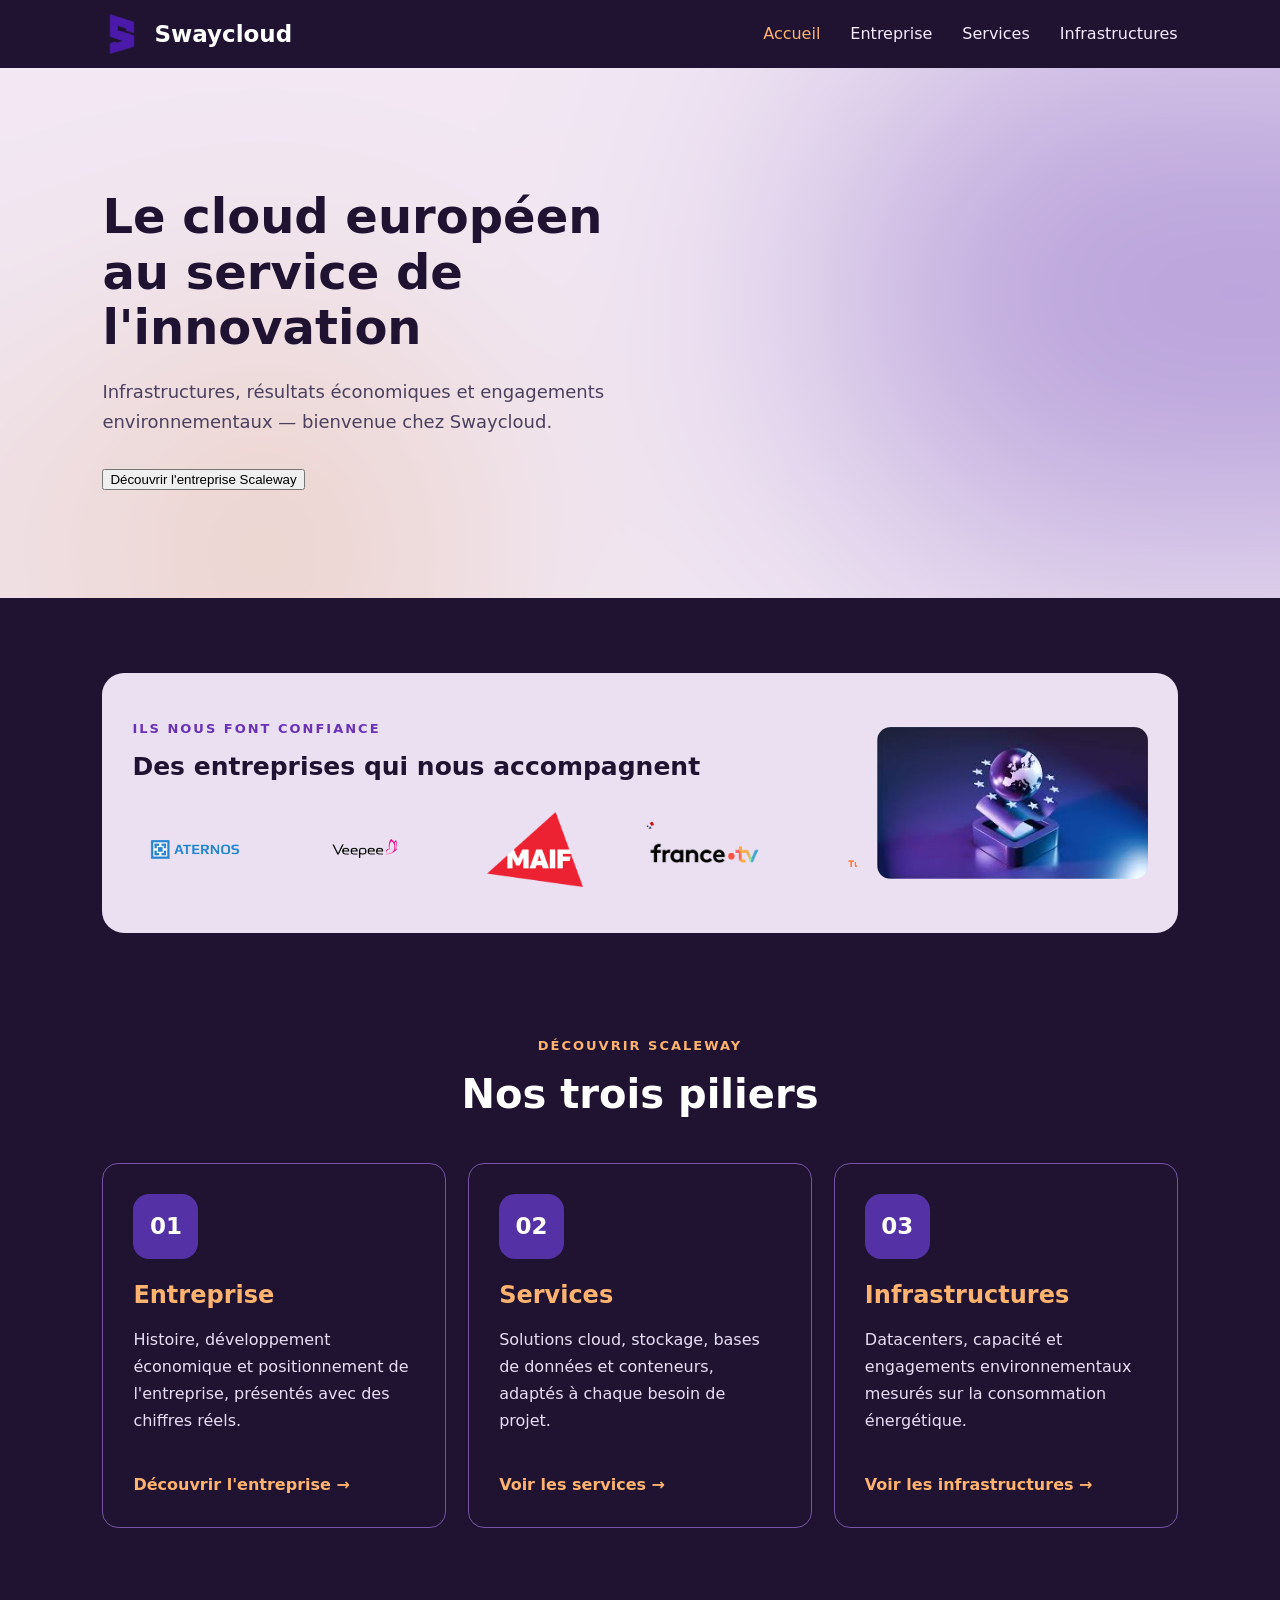
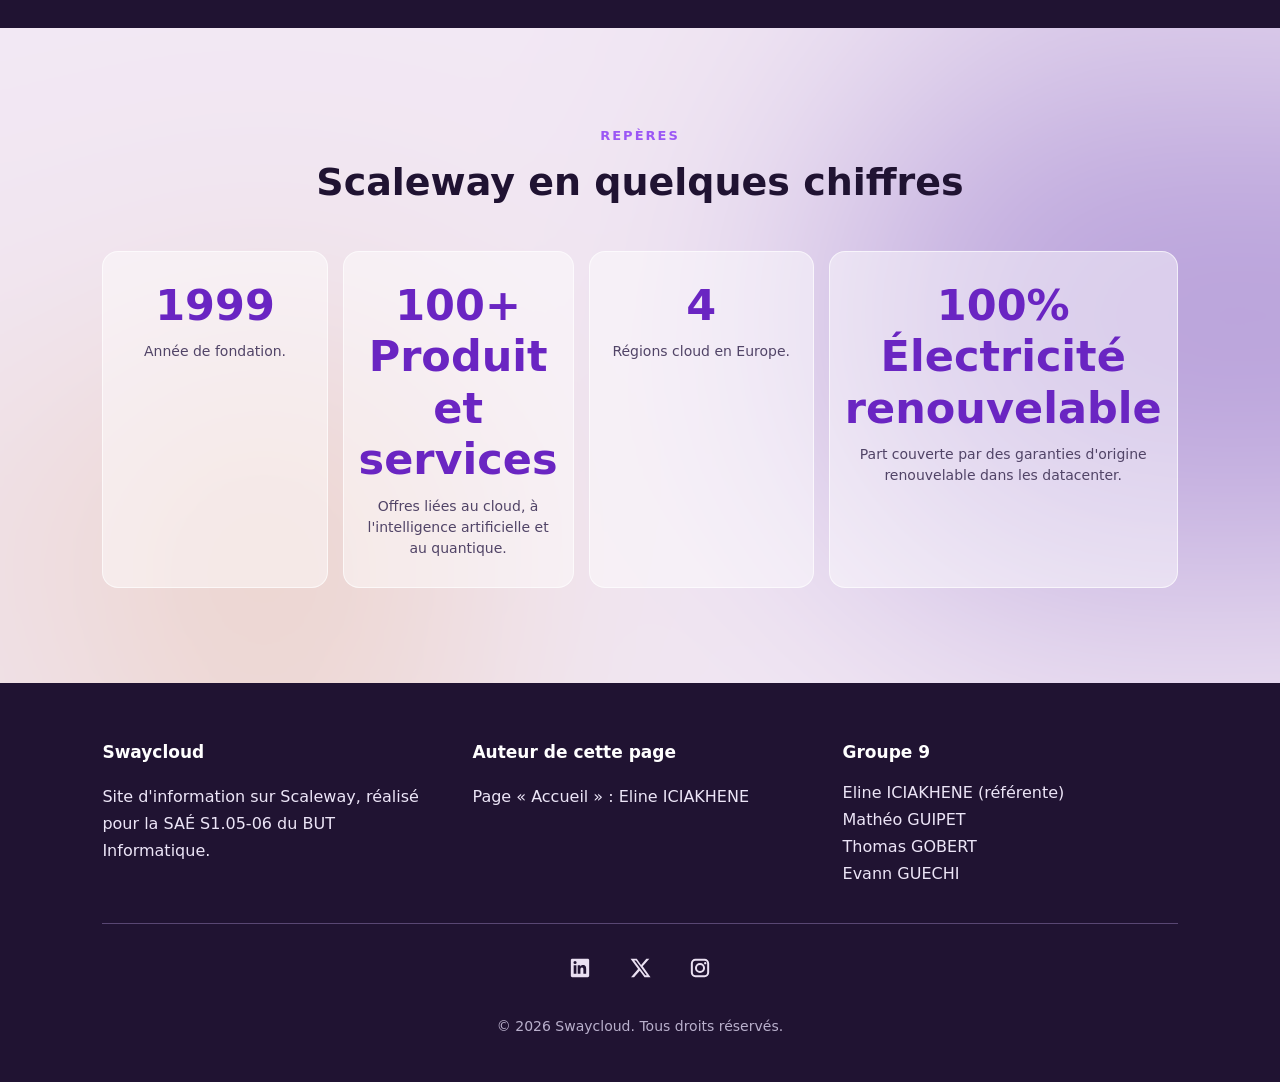
==== commit 43c92ab0: "Update Scaleway information in index.html" ====
--- a/index.html
+++ b/index.html
@@ -38,8 +38,9 @@
                 </p>
 
                 <div class="boutons">
-                    <a href="entreprise.html" class="bouton">Découvrir l'entreprise</a>
-                    <a href="infrastructures.html" class="bouton bouton-secondaire">Explorer les infrastructures</a>
+                    <a href="https://www.scaleway.com/fr/" target="_blank">
+                    <button> Découvrir l'entreprise Scaleway </button></a>
+                    
                 </div>
             </div>
         </section>
@@ -119,20 +120,20 @@
 
             <div class="statistiques">
                 <div class="stat">
-                    <h3>2005</h3>
-                    <p>Année de création </p>
+                    <h3>1999</h3>
+                    <p>Année de fondation.</p>
                 </div>
                 <div class="stat">
-                    <h3>1000+</h3>
-                    
+                    <h3>100+ Produit et services</h3>
+                    <p>Offres liées au cloud, à l'intelligence artificielle et au quantique.</p>
                 </div>
                 <div class="stat">
                     <h3>4</h3>
-                    
+                    <p>Régions cloud en Europe.</p>
                 </div>
                 <div class="stat">
-                    <h3>-35%</h3>
-                    
+                    <h3>100% Électricité renouvelable</h3>
+                    <p>Part couverte par des garanties d'origine renouvelable dans les datacenter.</p>
                 </div>
             </div>
         </section>
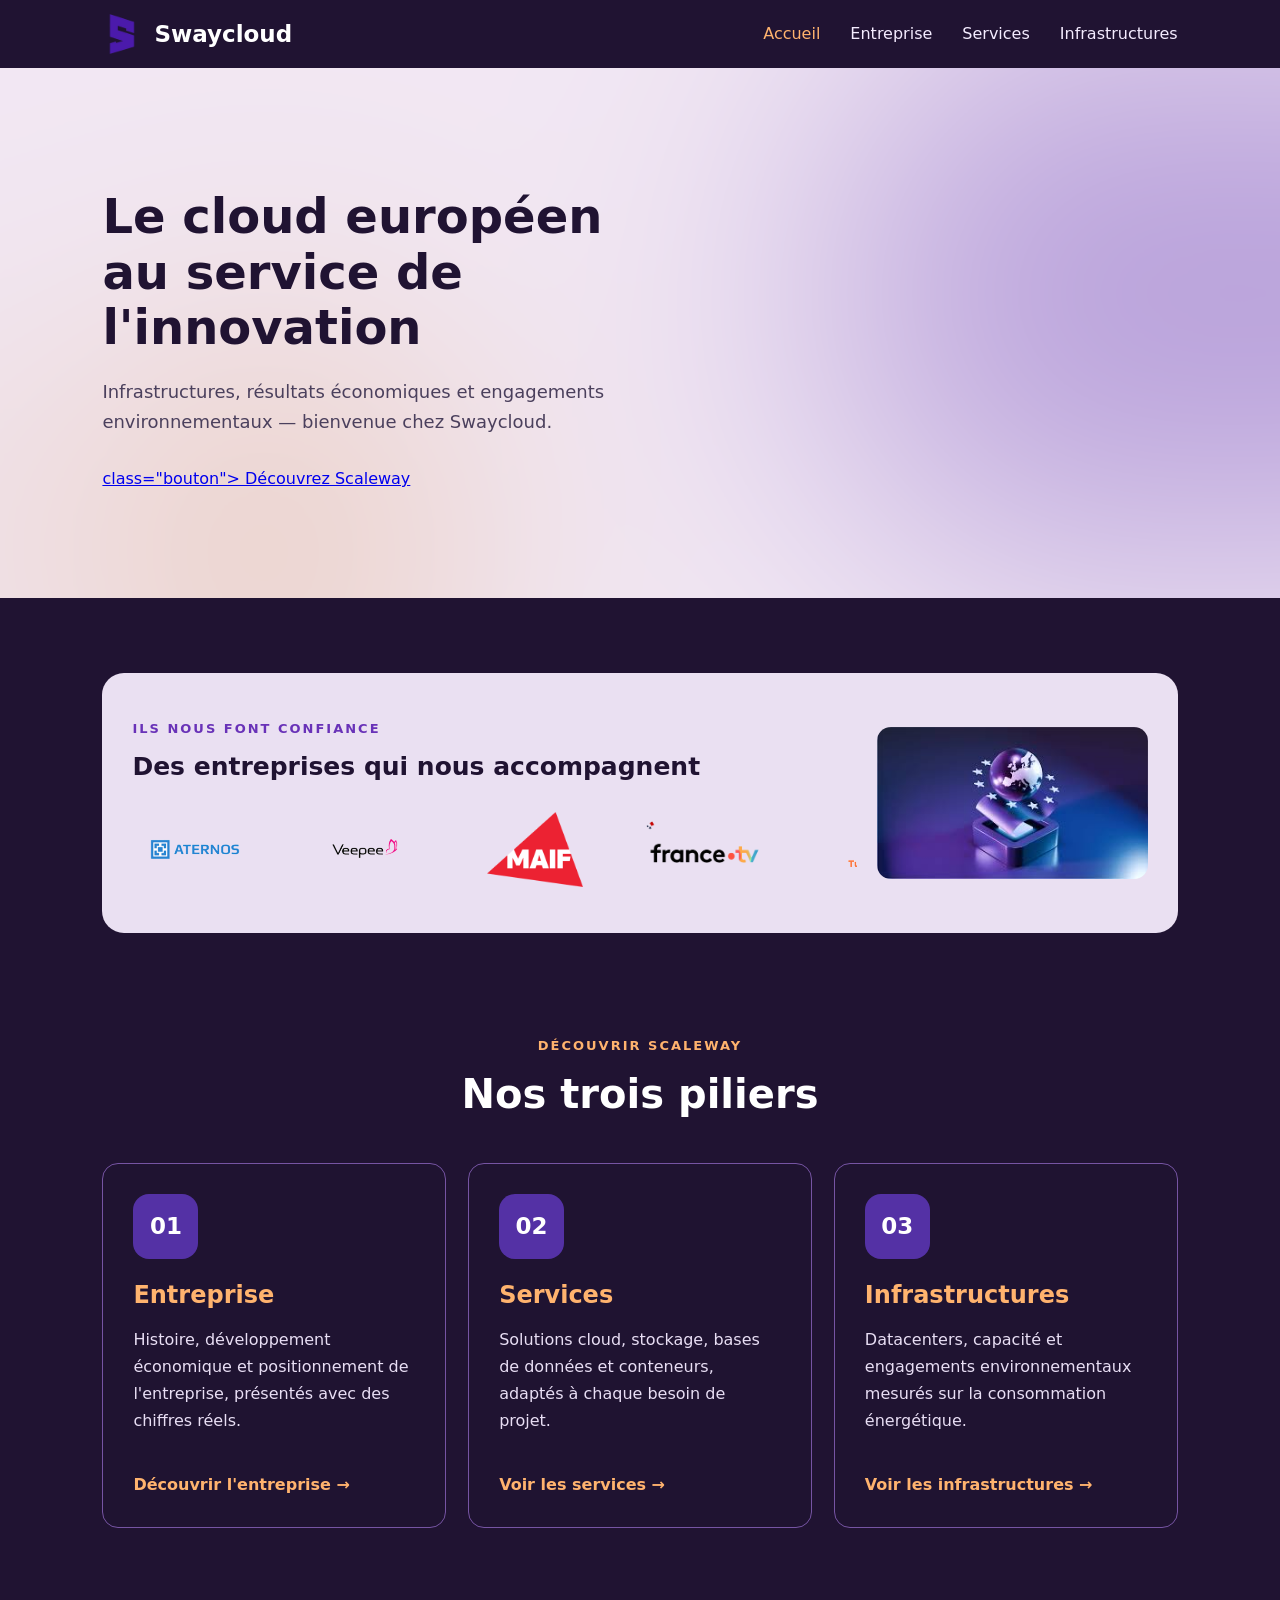
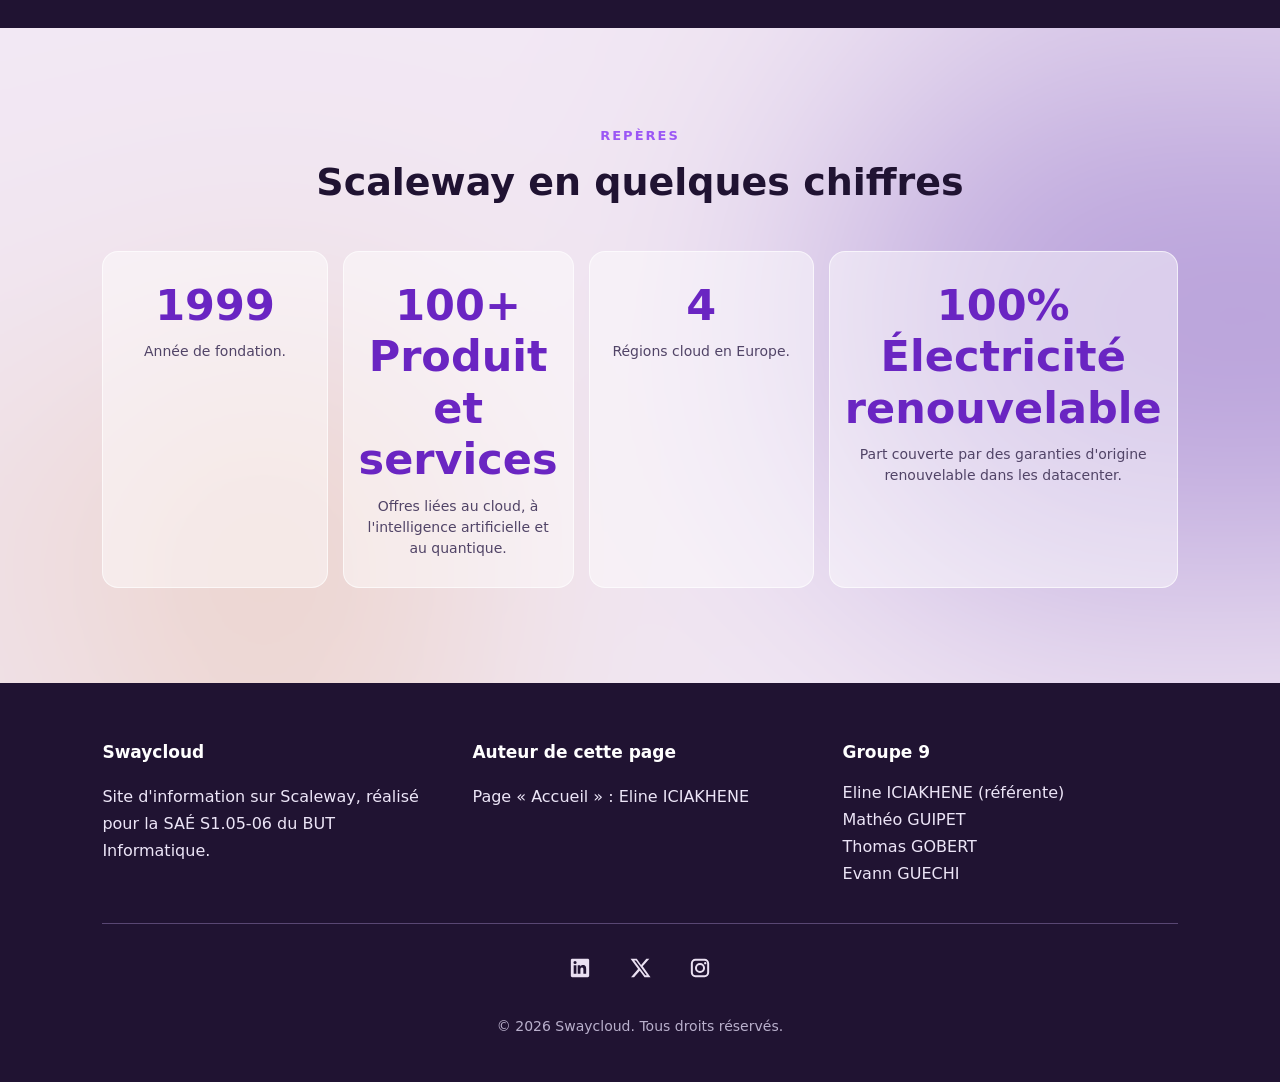
==== commit 89a51a16: "Update button text and class for Scaleway link" ====
--- a/index.html
+++ b/index.html
@@ -39,7 +39,7 @@
 
                 <div class="boutons">
                     <a href="https://www.scaleway.com/fr/" target="_blank">
-                    <button> Découvrir l'entreprise Scaleway </button></a>
+                    class="bouton"> Découvrez Scaleway </a>
                     
                 </div>
             </div>
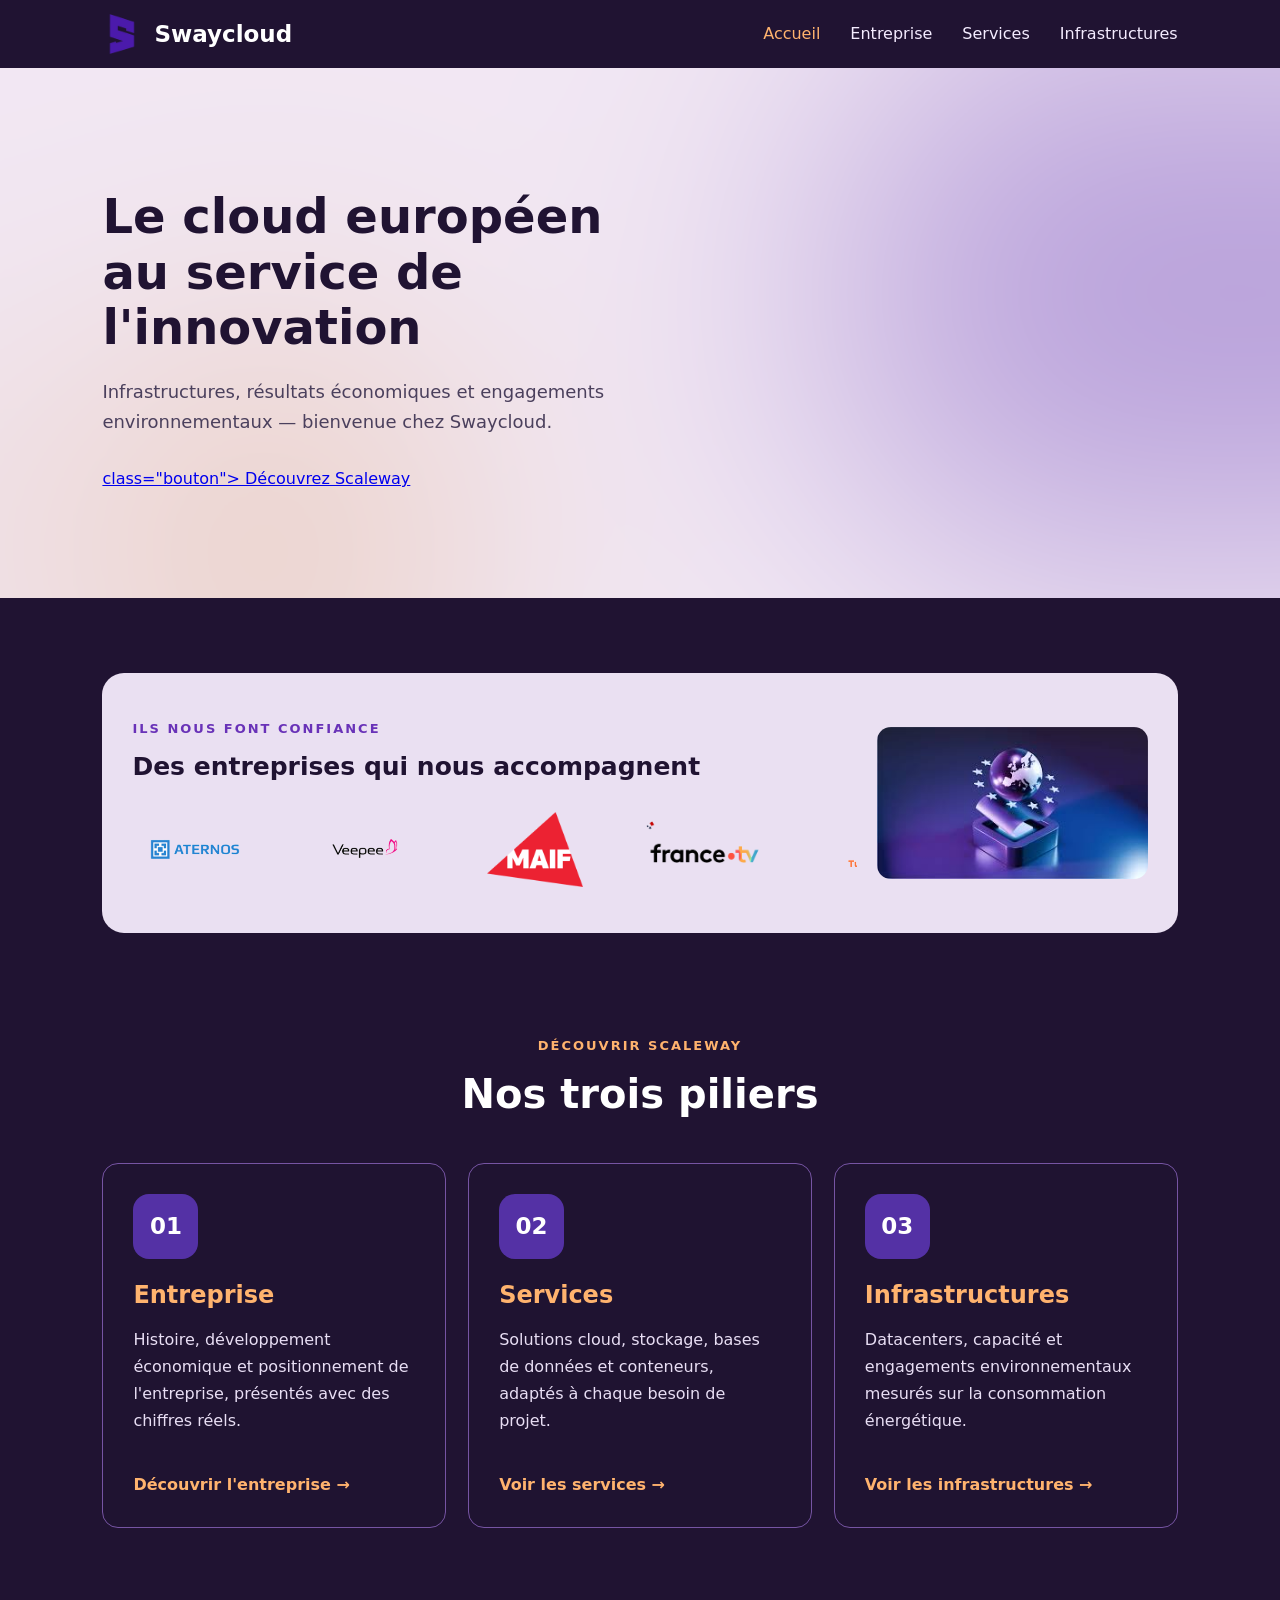
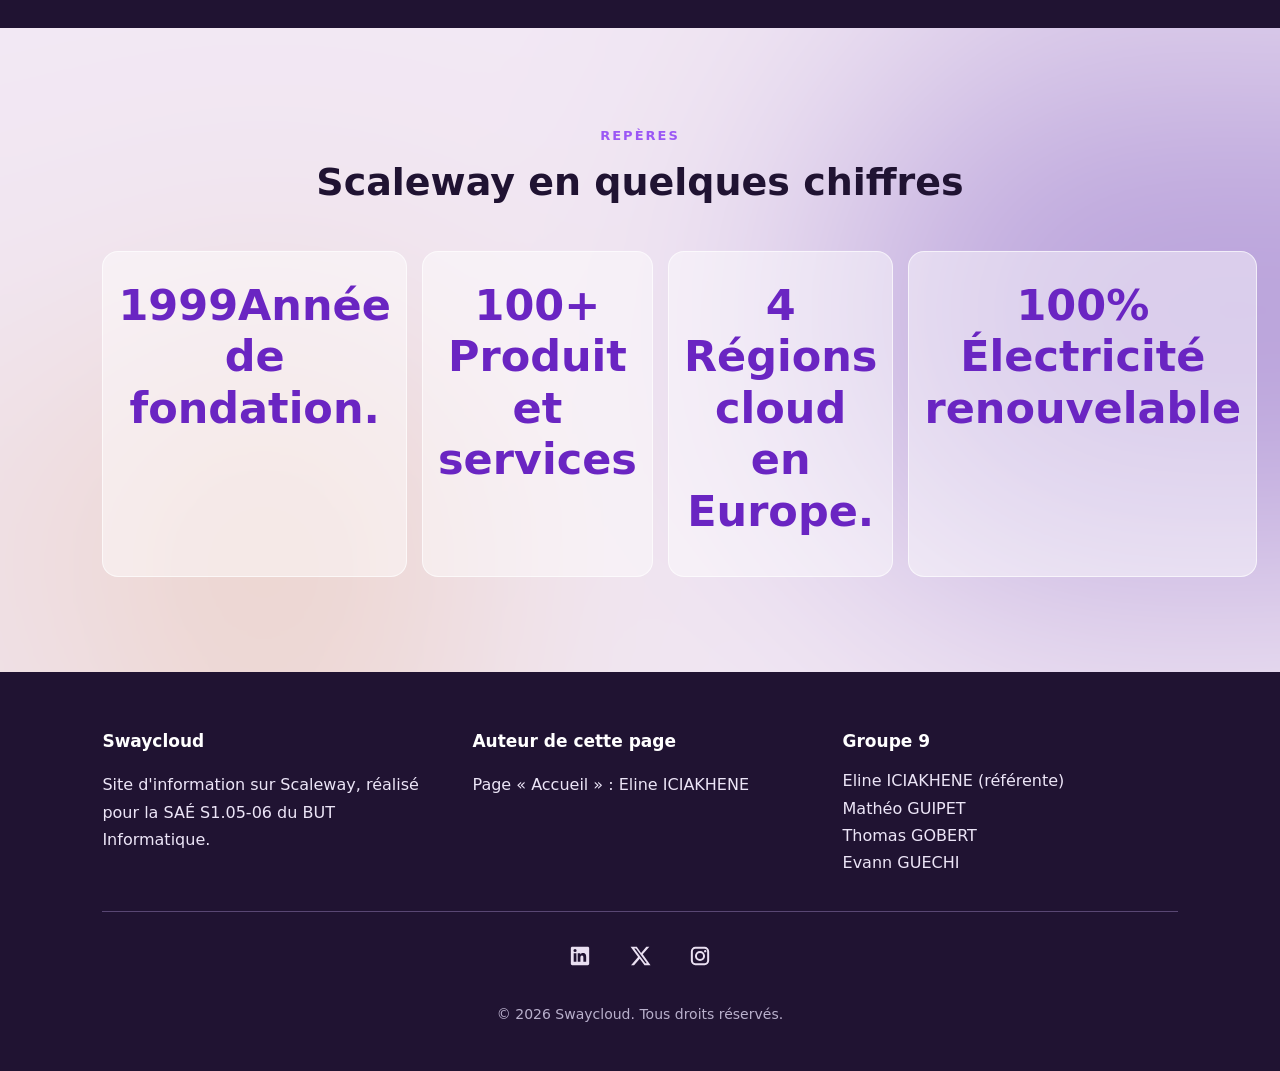
==== commit 91c07b3f: "Update statistics section in index.html" ====
--- a/index.html
+++ b/index.html
@@ -120,20 +120,20 @@
 
             <div class="statistiques">
                 <div class="stat">
-                    <h3>1999</h3>
-                    <p>Année de fondation.</p>
+                    <h3>1999Année de fondation.</h3>
+                    
                 </div>
                 <div class="stat">
                     <h3>100+ Produit et services</h3>
-                    <p>Offres liées au cloud, à l'intelligence artificielle et au quantique.</p>
+                    
                 </div>
                 <div class="stat">
-                    <h3>4</h3>
-                    <p>Régions cloud en Europe.</p>
+                    <h3>4 Régions cloud en Europe.</h3>
+                   
                 </div>
                 <div class="stat">
                     <h3>100% Électricité renouvelable</h3>
-                    <p>Part couverte par des garanties d'origine renouvelable dans les datacenter.</p>
+                    
                 </div>
             </div>
         </section>
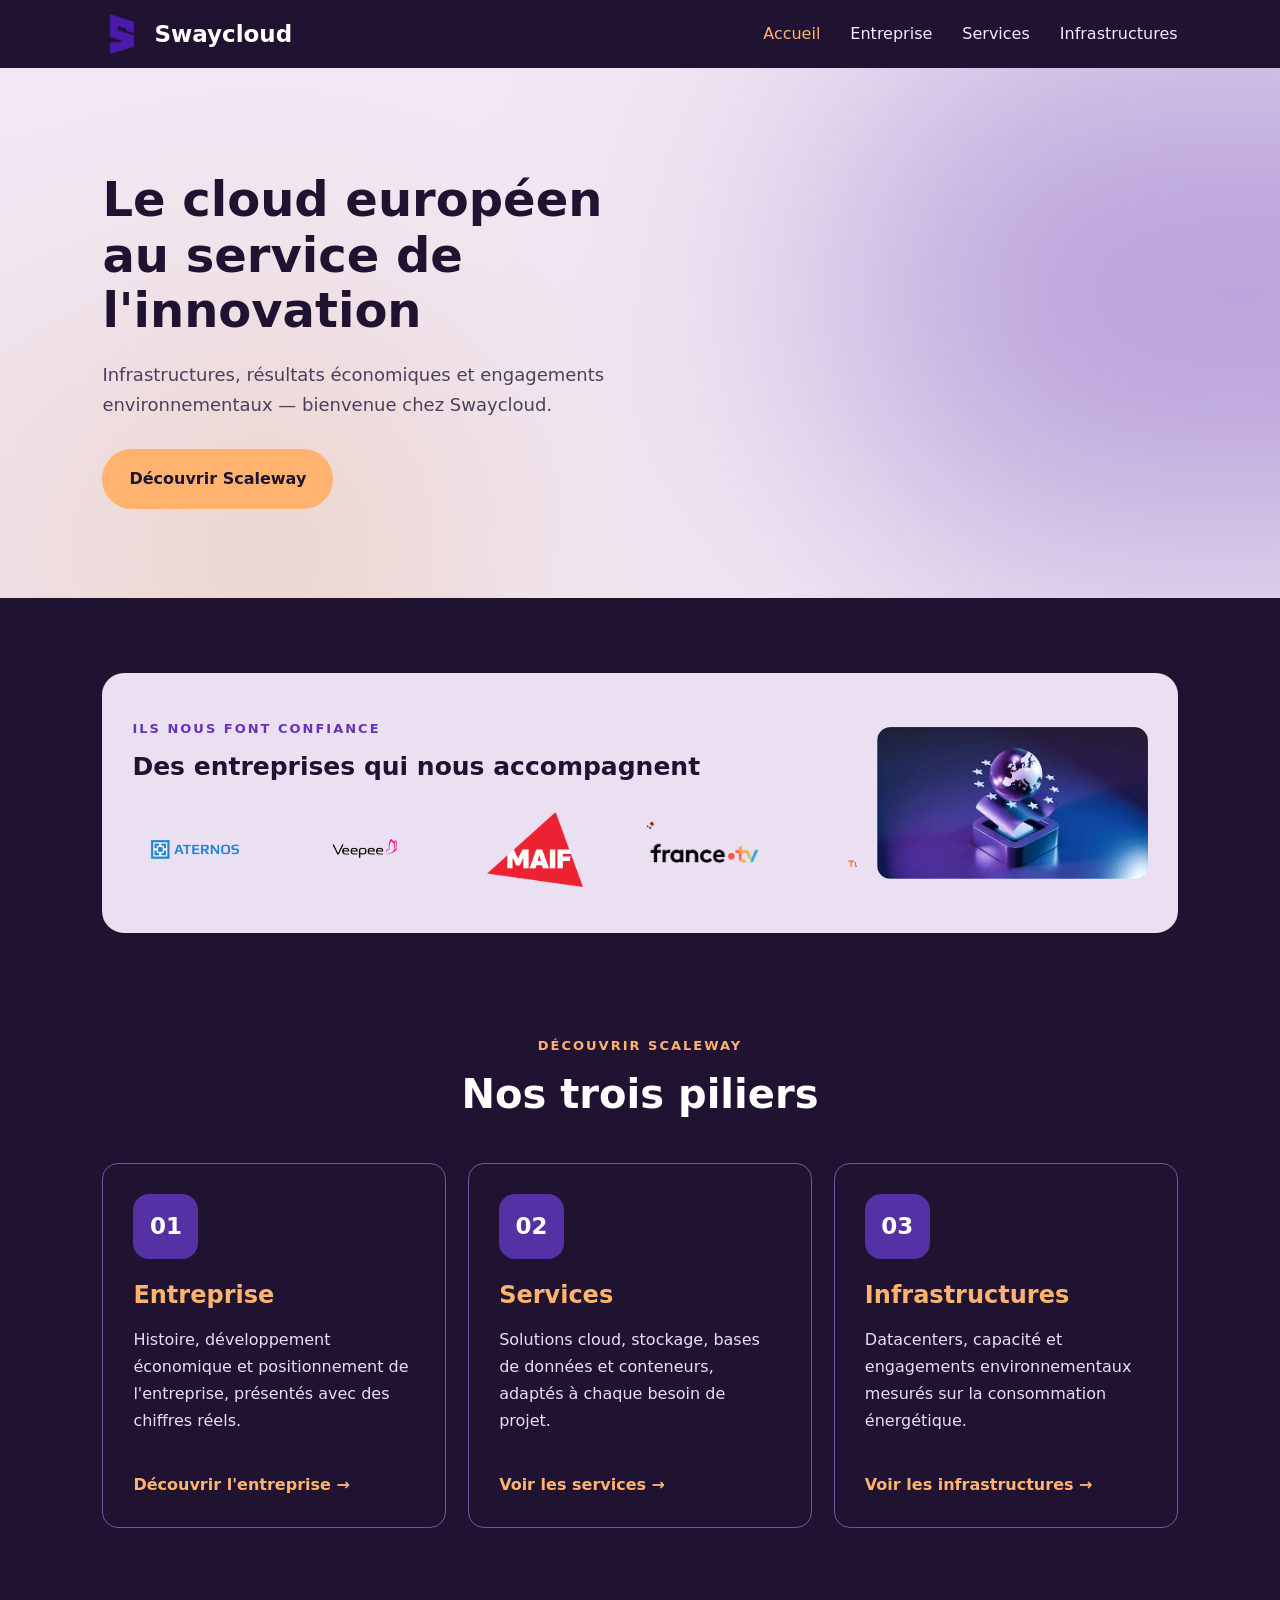
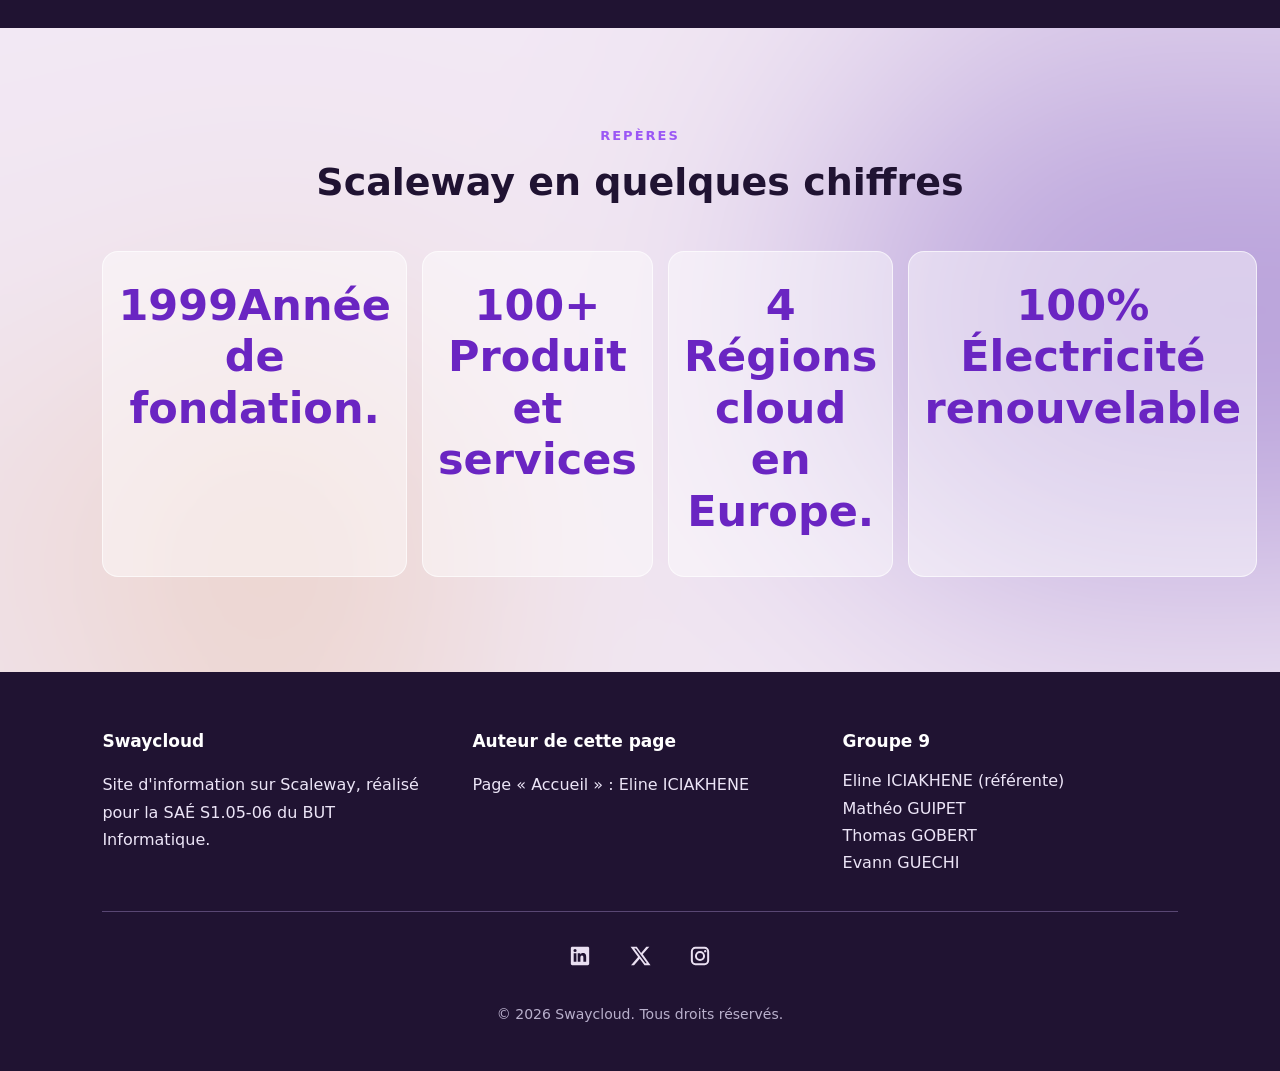
==== commit 3bcfbe77: "Update index.html" ====
--- a/index.html
+++ b/index.html
@@ -38,10 +38,10 @@
                 </p>
 
                 <div class="boutons">
-                    <a href="https://www.scaleway.com/fr/" target="_blank">
-                    class="bouton"> Découvrez Scaleway </a>
-                    
-                </div>
+                    <a href="https://www.scaleway.com/fr/" target="_blank" 
+                        class="bouton">
+                        Découvrir Scaleway
+                    </a>
             </div>
         </section>
 
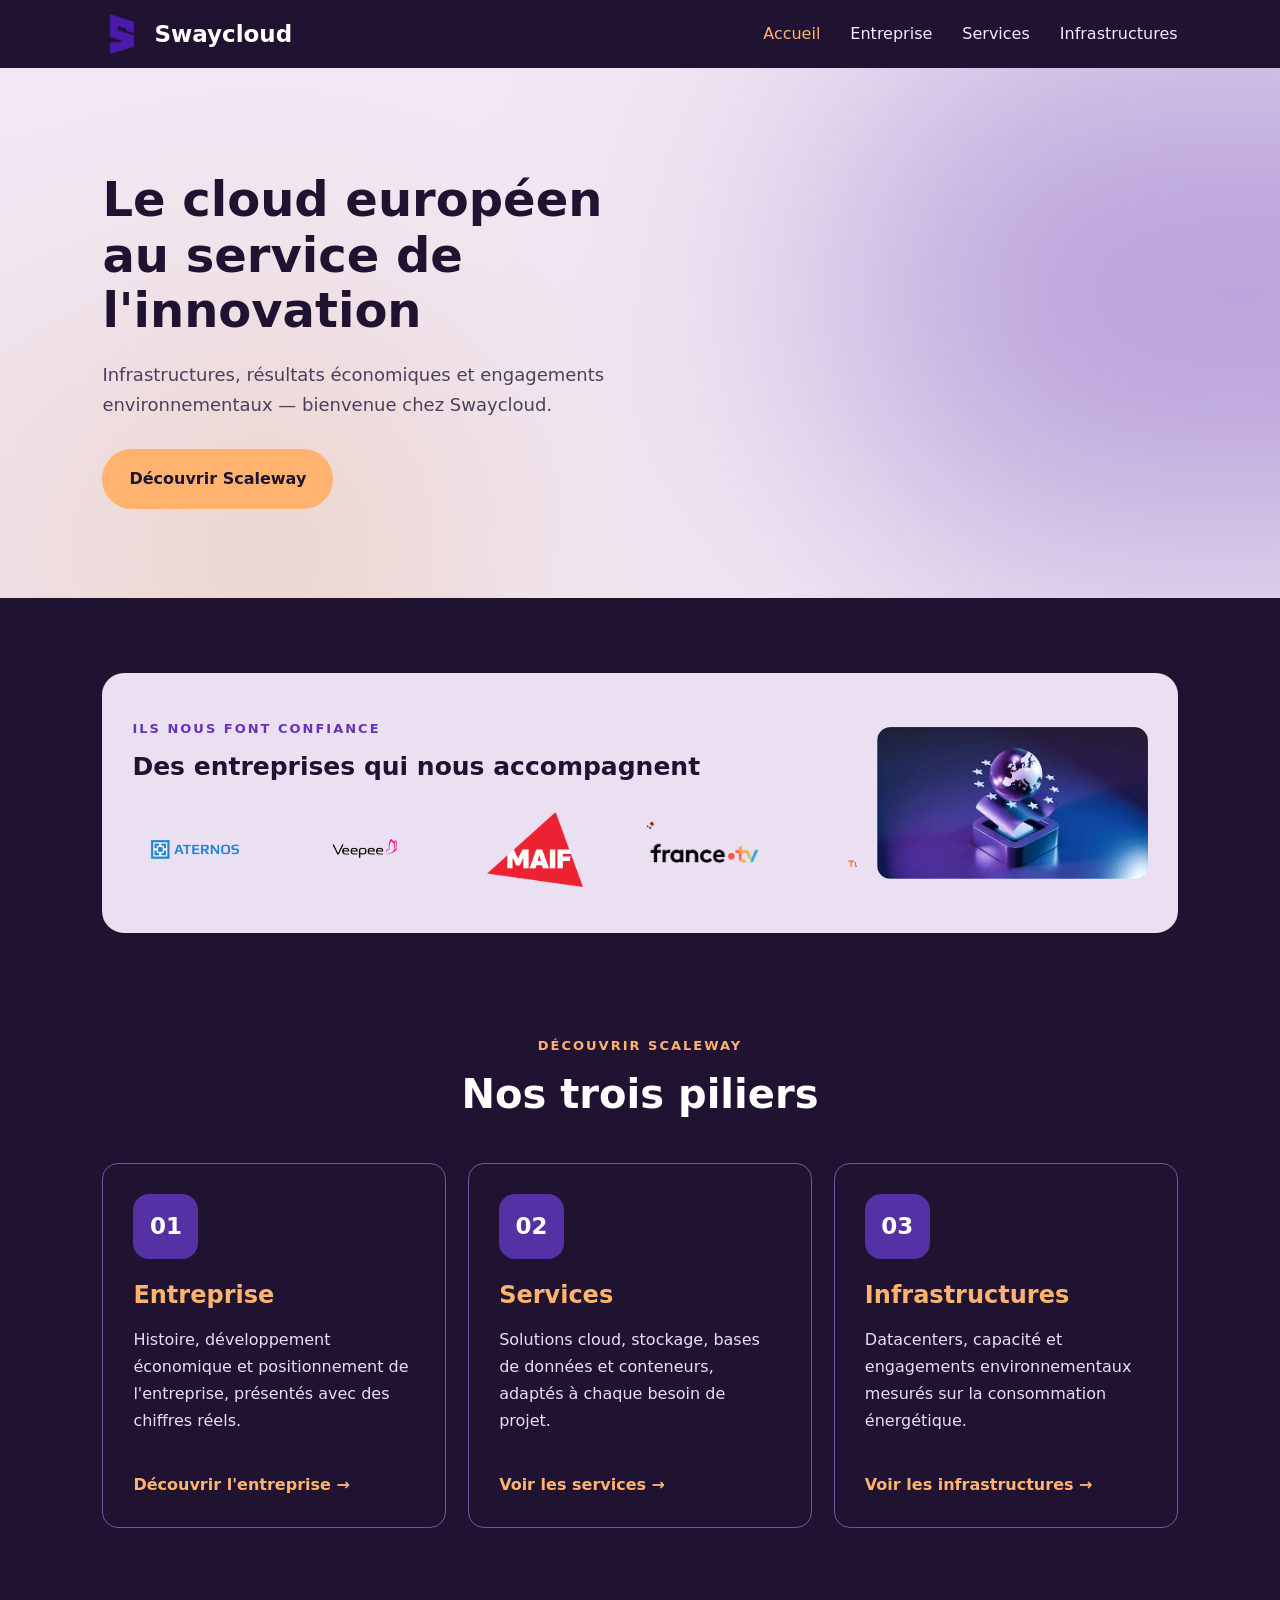
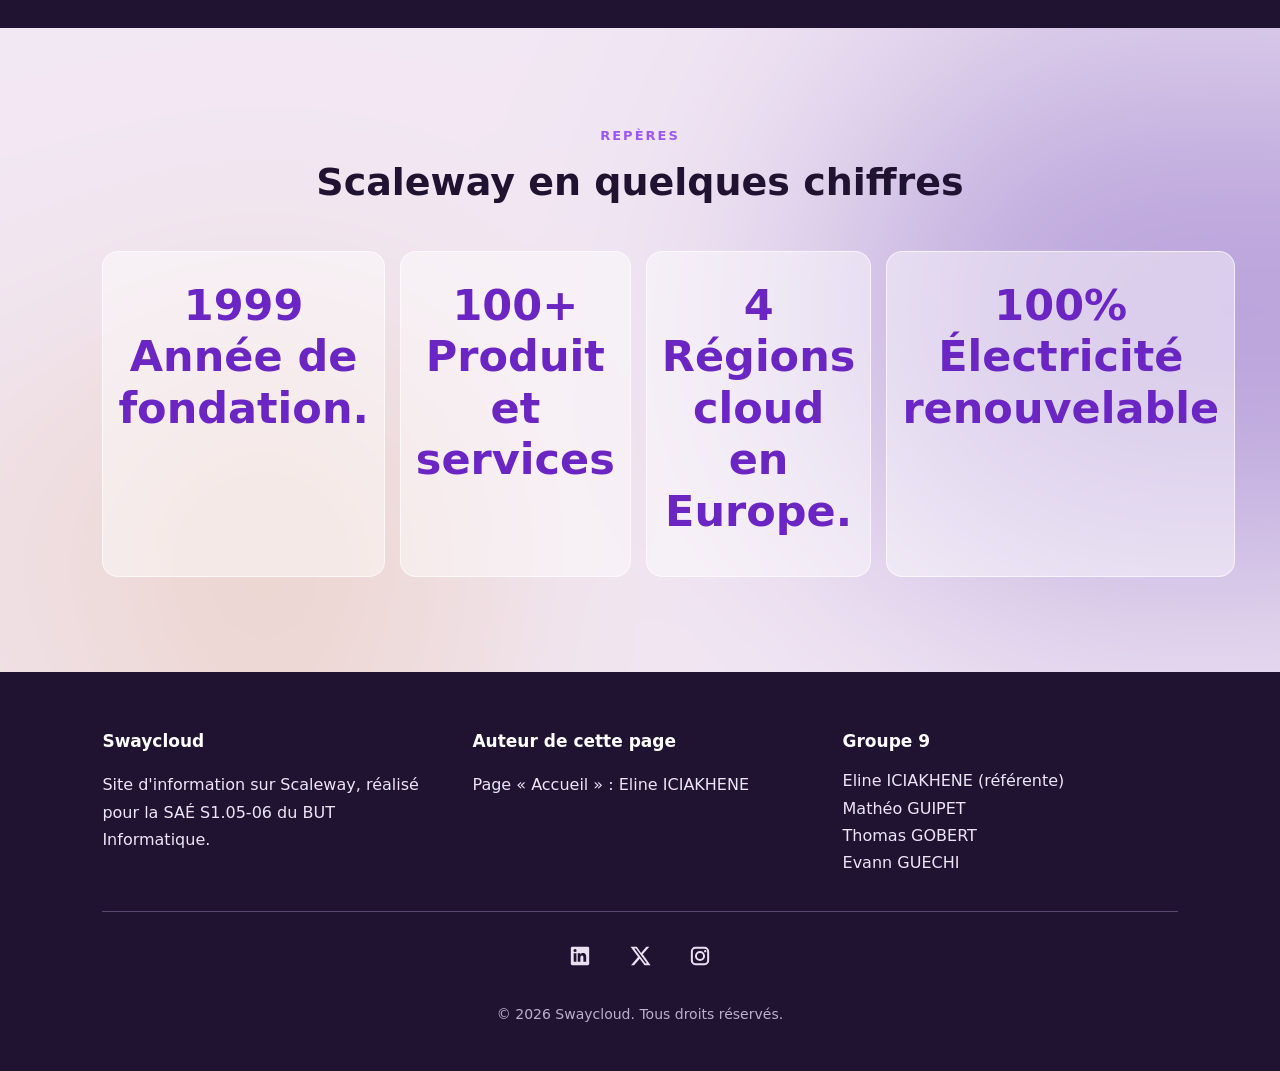
==== commit 6d30183e: "Format statistics section for better readability" ====
--- a/index.html
+++ b/index.html
@@ -120,15 +120,15 @@
 
             <div class="statistiques">
                 <div class="stat">
-                    <h3>1999Année de fondation.</h3>
+                    <h3>1999 <br> Année de fondation.</h3>
                     
                 </div>
                 <div class="stat">
-                    <h3>100+ Produit et services</h3>
+                    <h3>100+ <br> Produit et services</h3>
                     
                 </div>
                 <div class="stat">
-                    <h3>4 Régions cloud en Europe.</h3>
+                    <h3>4 <br> Régions cloud en Europe.</h3>
                    
                 </div>
                 <div class="stat">
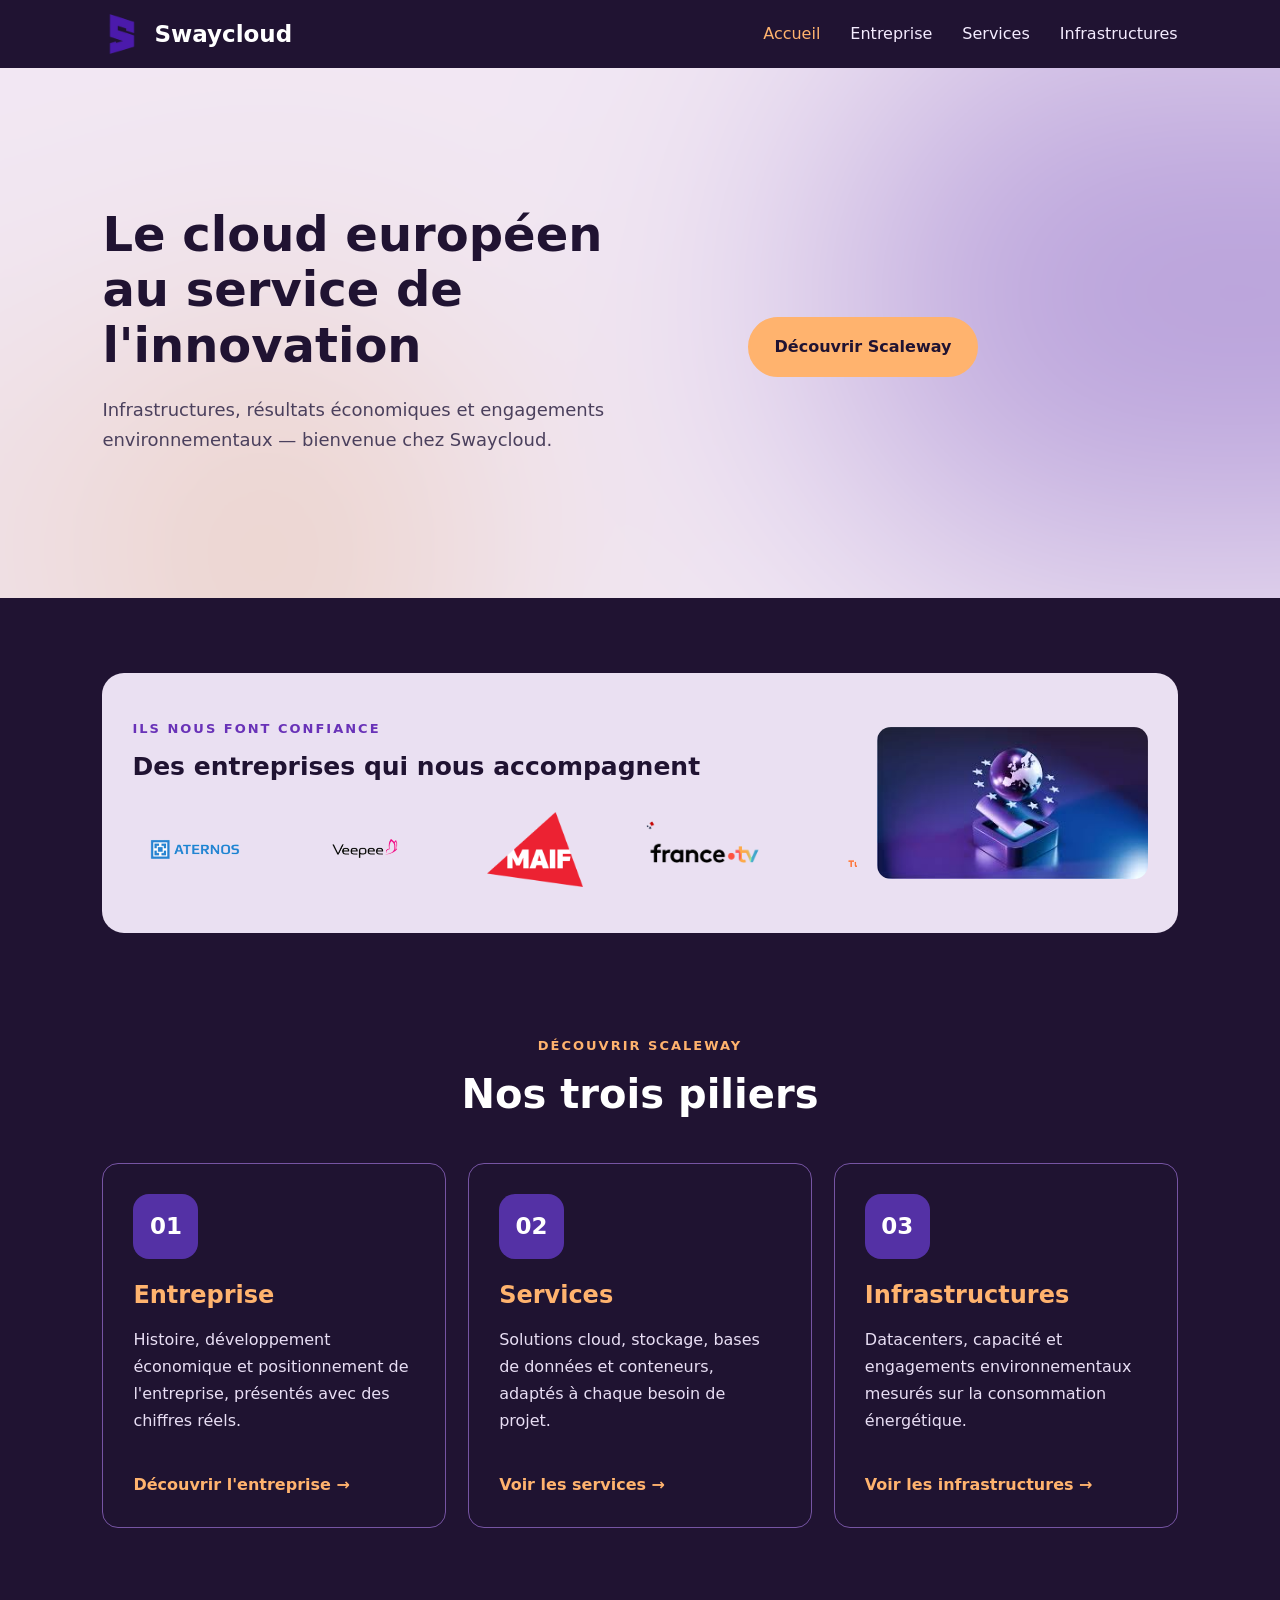
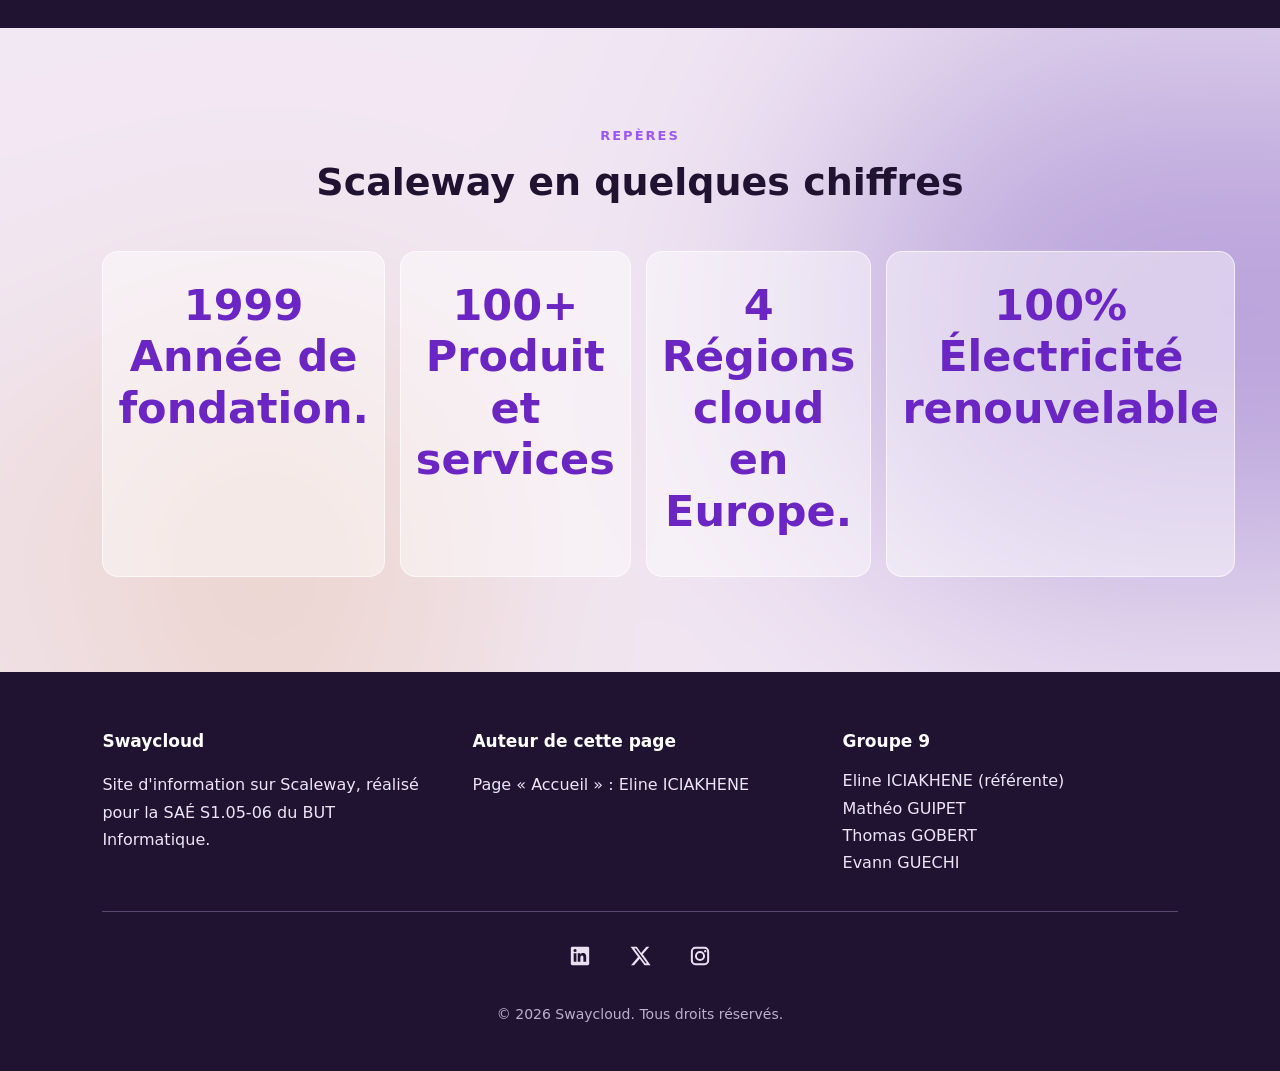
==== commit 0362a38d: "Fix HTML structure by closing a div tag" ====
--- a/index.html
+++ b/index.html
@@ -36,7 +36,7 @@
                 <p class="introduction">
                     Infrastructures, résultats économiques et engagements environnementaux — bienvenue chez Swaycloud.
                 </p>
-
+               </div>
                 <div class="boutons">
                     <a href="https://www.scaleway.com/fr/" target="_blank" 
                         class="bouton">
